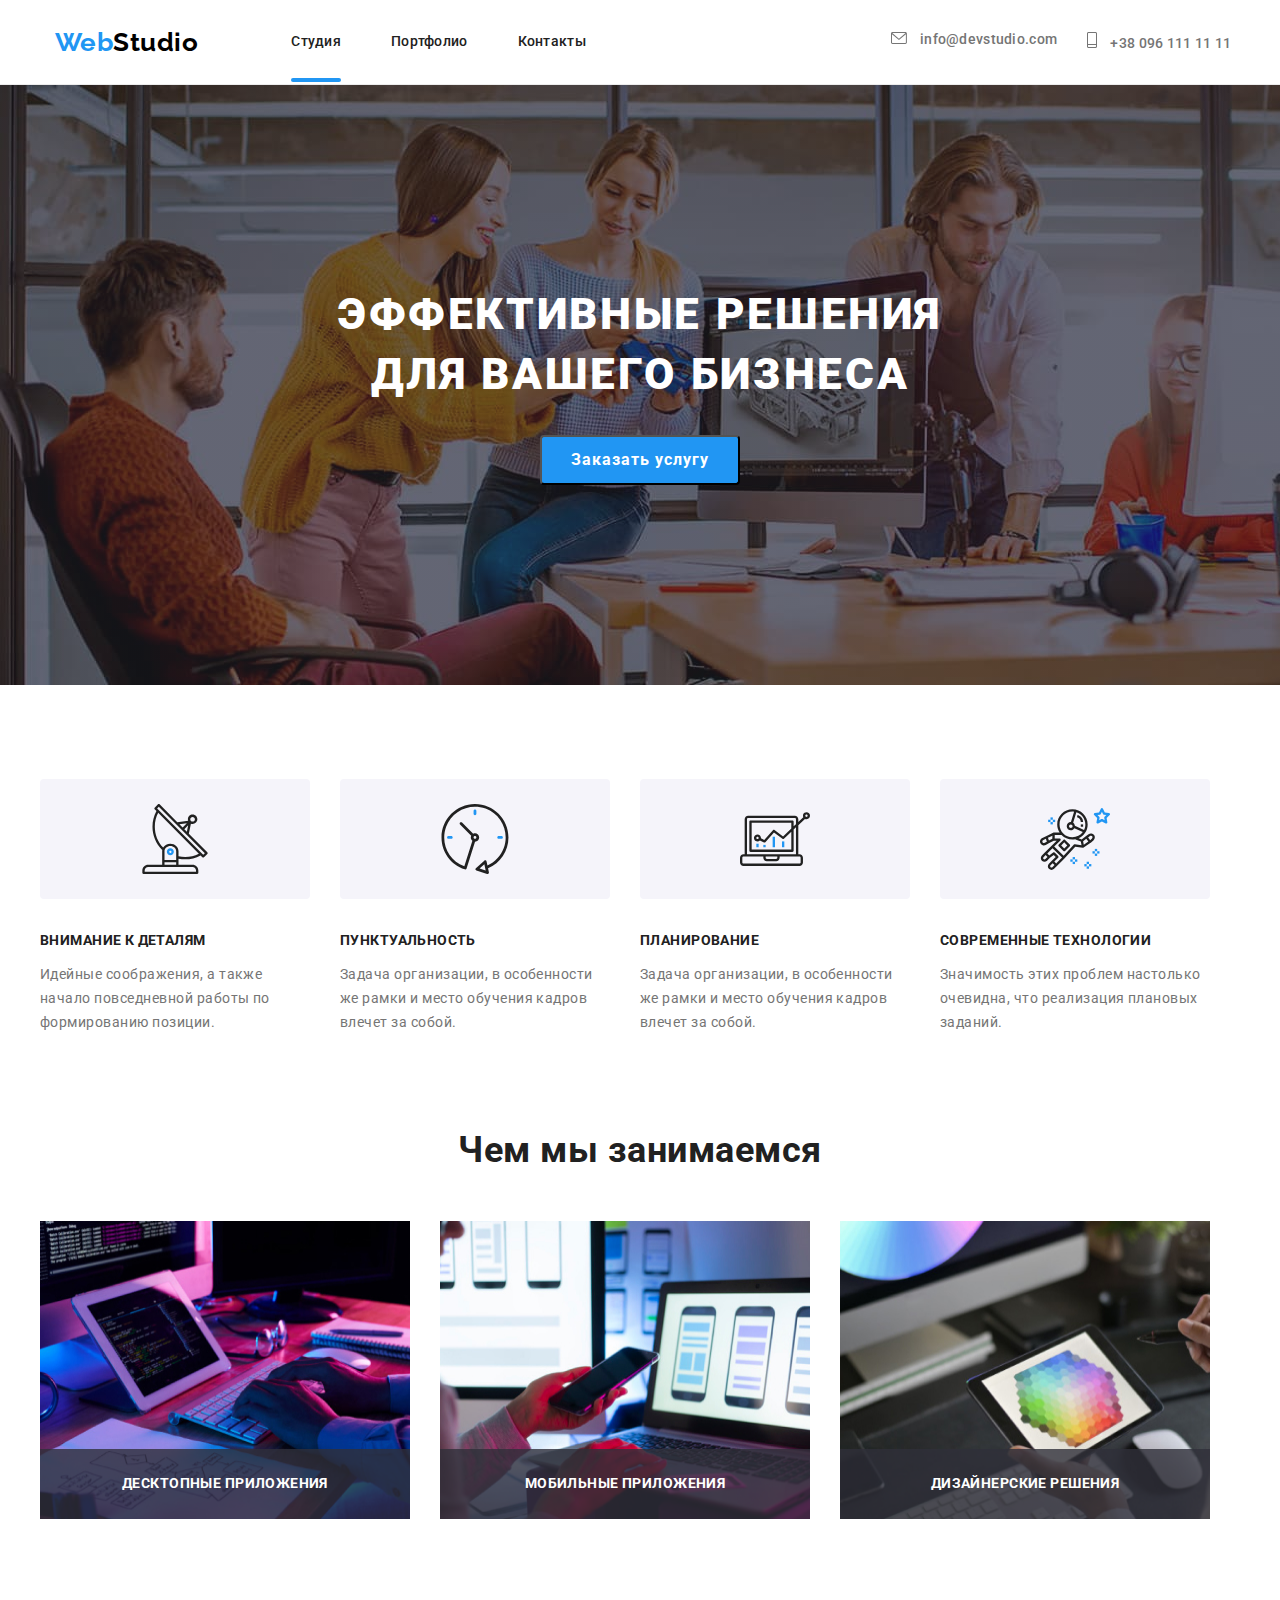
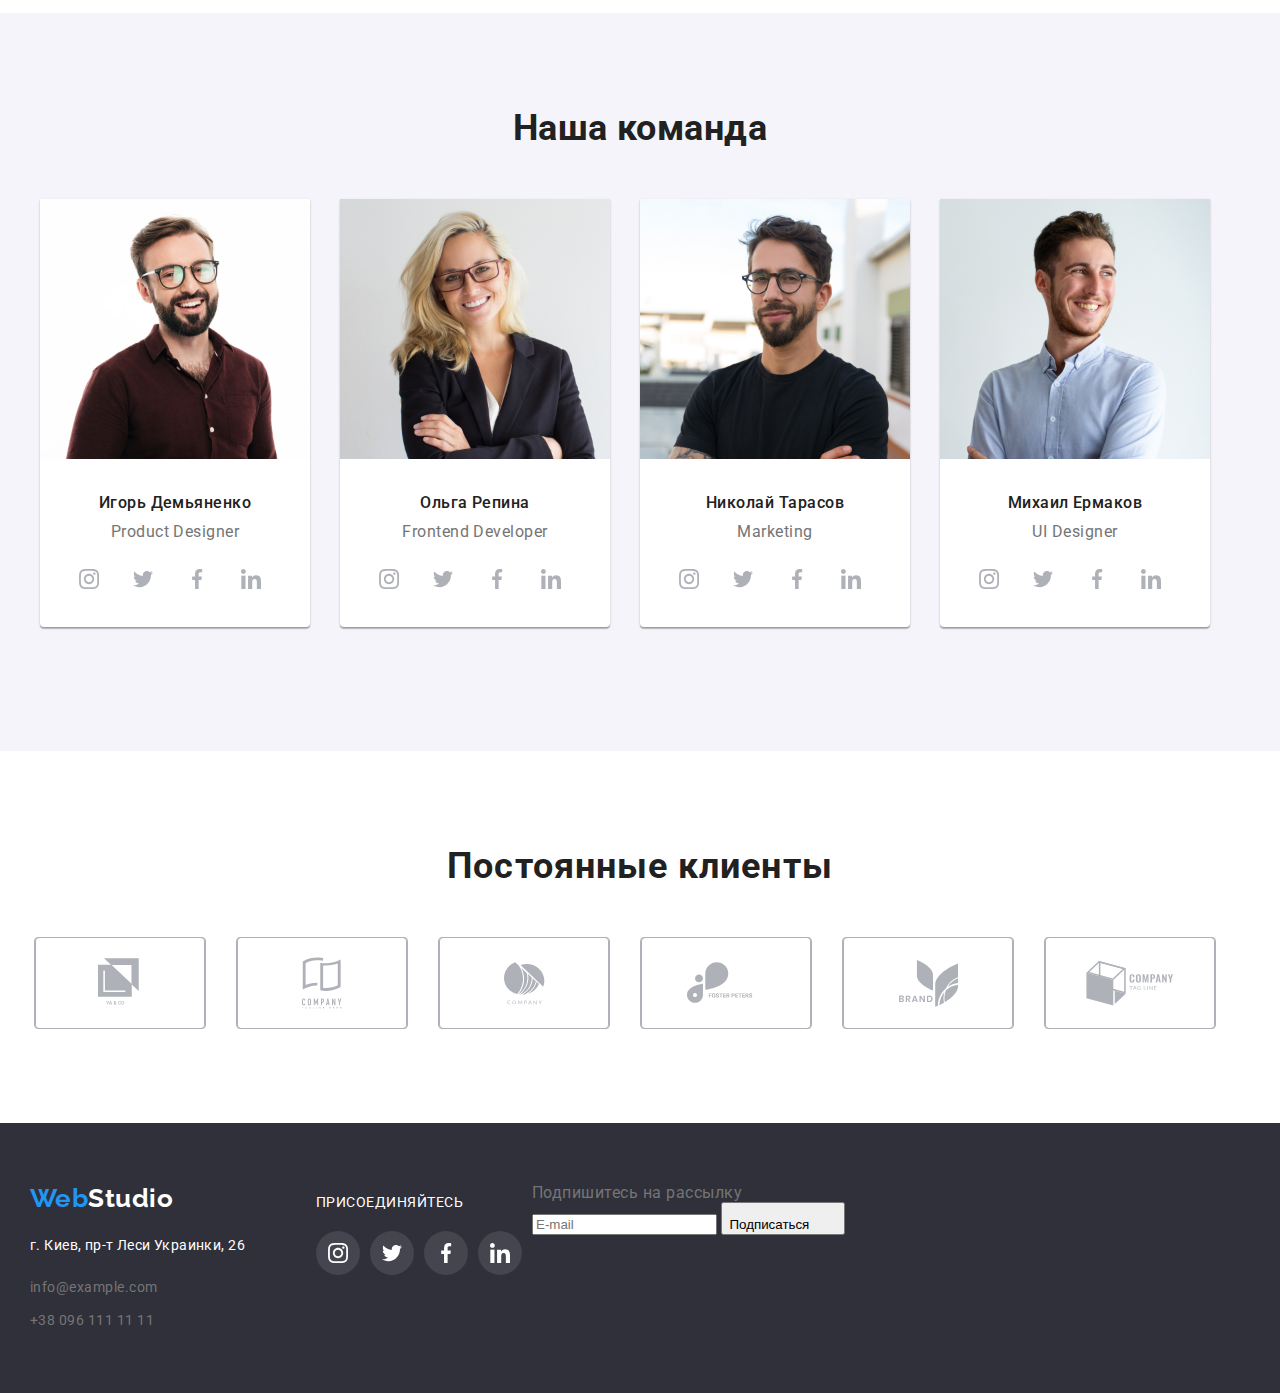
==== index.html @ 7b12c20b "Update index.html" ====
<!DOCTYPE html>
<html lang="ru">
    <head>
        <meta charset="UTF-8">
        <meta name="viewport" content="width=device-width, initial-scale=1.0">
        <title>Web Studio</title>
        <link href="https://fonts.googleapis.com/css2?family=Raleway:wght@700&family=Roboto:wght@400;500;700;900&display=swap" rel="stylesheet">
        <link rel="stylesheet" href="./css/styles.css" />
        <link rel="preconnect" href="https://fonts.gstatic.com">
    </head>
    <body class="body">
        <!-- main page-->
        <header class="header">
            <div class="container container-header">
                <a class="logo" href="src=/">Web<span class="logo-color">Studio</span></a> 
                <nav>
                    <ul class="link-buttons">
                        <li class="item"><a class="link link-underline" href="./">Студия</a> </li>
                        <li class="item"><a class="link" href="./portfolio.html">Портфолио</a></li>
                        <li class="item"><a class="link" href="#">Контакты</a></li>
                    </ul>                     
                </nav>
                <div class="header-contacts-container">
                    <ul class="link-buttons nav-link-contacts">
                        <li class="item"><a class="link link-contacts link-tel" href="mailto:info@devstudio.com">
                                <svg class="link-mail-logo-tel" width="16px" height="12px">
                                    <use href="./images/symbol-defs.svg#icon-mail"></use>
                                </svg> info@devstudio.com</a>
                
                        </li>
                        <li class="item"><a class="link link-contacts link-tel" href="tel:+38(096)1111111">
                                <svg class="link-mail-logo-tel" width="10px" height="16px">
                                    <use href="./images/symbol-defs.svg#icon-telephone"></use>
                                </svg> +38 096 111 11 11</a>
                        </li>
                    </ul>
                </div>
            </div>
        </header>
        <main>
                <!-- hero -->
            <section class=" hero-section overlay">   
                <div>        
                    <h1 class="main-hero">Эффективные решения для вашего бизнеса</h1>
                    <button class="button-blue button-main " data-modal-open>Заказать услугу</button>
                </div>      
            </section>
            <section class="section-our-benefits"> 
                <div class=" container-our-benefits container">
                    <h2 class="title-h2 hidden-header">Наши преимущества</h2>
                        <ul class="our-benefits">     
                            <li class="flex-element-benefits">
                               <div class="our-benefits-element">
                                    <svg class="benefits-icons" width="70" height="70">
                                        <use href="./images/symbol-defs.svg#icon-antenna"></use>
                                    </svg>
                                    <h3 class="heading">Внимание к деталям</h3>
                                    <p class="section-benefits-text">Идейные соображения, а также начало повседневной работы по формированию позиции.</p>
                               </div>
                            </li>
                            <li class="flex-element-benefits">
                                <div class="our-benefits-element">
                                    <svg class="benefits-icons" width="70" height="70">
                                        <use href="./images/symbol-defs.svg#icon-time" ></use>
                                    </svg>
                                    <h3 class="heading">Пунктуальность</h3>
                                    <p class="section-benefits-text">Задача организации, в особенности же рамки и место обучения кадров влечет за собой.</p>
                                </div>
                            </li>
                            <li class="flex-element-benefits">
                               <div class="our-benefits-element">
                                    <svg class="benefits-icons" width="70" height="70">
                                        <use href="./images/symbol-defs.svg#icon-computer" ></use>
                                    </svg>
                                    <h3 class="heading">Планирование</h3>
                                    <p class="section-benefits-text">Задача организации, в особенности же рамки и место обучения кадров влечет за собой.</p>
                               </div>
                            </li>
                            <li class="flex-element-benefits">
                                <div class="our-benefits-element">
                                    <svg class="benefits-icons" width="70" height="70">
                                        <use href="./images/symbol-defs.svg#icon-astronaut" ></use>
                                    </svg>
                                    <h3 class="heading">Современные технологии</h3>
                                    <p class="section-benefits-text">Значимость этих проблем настолько очевидна, что реализация плановых заданий.</p>
                                </div>
                            </li>
                        </ul>
                </div>
                </section>
            <section class="section-our-classes"> 
                <div class="container container-our-classes">
                    <h2>Чем мы занимаемся</h2>
                    <ul class="our-classes">
                        <li class="flex-element">
                            <img src="./images/coding_app.jpg" alt="coding_application" width="370">
                            <div class="our-classes-overlay">
                                <h3 class="our-classes-text">Десктопные приложения</h3>
                            </div>
                        </li>
                        <li class="flex-element">
                            <img src="./images/dev_app.jpg" alt="dev_application" width="370">
                            <div class="our-classes-overlay">
                                <h3 class="our-classes-text">Мобильные приложения</h3>
                            </div>
                        </li>
                        <li class="flex-element">
                            <img src="./images/test_app.jpg" alt="test_application" width="370" height=100%>
                            <div class="our-classes-overlay">
                                <h3 class="our-classes-text">Дизайнерские решения</h3>
                            </div>
                        </li> 
                    </ul>
                </div>
            </section>
            <section class="setcion-our-team">
                <div class="container">
                    <h2 class="our-team-title">Наша команда</h2>
                    <ul class="our-team">
                        <li class="flex-element"> 
                            <div class="team-member">
                                <img class="our-team-pics" src="./images/igor_demianenko.jpg" alt="igor_demianenko" width="260">
                                <h4 class="names">Игорь Демьяненко</h4>
                                <p class="section-our-team-text">Product Designer</p>
                                <div>
                                    <ul class="names-social-networks">
                                        <li class="names-icon">
                                            <a class="names-icon-link" href="">
                                                <svg  width="20" height="20">
                                                    <use href="./images/symbol-defs.svg#icon-instagram" ></use>
                                                </svg>
                                            </a>
                                        </li>
                                        <li class="names-icon">
                                            <a class="names-icon-link" href="">
                                                <svg width="20" height="20">
                                                    <use href="./images/symbol-defs.svg#icon-twitter" ></use>
                                                </svg>
                                            </a>
                                        </li>
                                        <li class="names-icon">
                                            <a class="names-icon-link" href="">
                                                <svg width="20" height="20">
                                                    <use href="./images/symbol-defs.svg#icon-facebook" ></use>
                                                </svg>
                                            </a>
                                        </li>
                                        <li class="names-icon">
                                            <a class="names-icon-link" href="">
                                                <svg width="20" height="20">
                                                    <use href="./images/symbol-defs.svg#icon-linkedin"></use>
                                                </svg>
                                            </a>
                                        </li>
                                    </ul>
                                </div>
                            </div>
                        </li>
                        <li class="flex-element">
                           <div class="team-member">
                                <img class="our-team-pics" src="./images/olga_repina.jpg" alt="olga_repina" width="260">
                                <h4 class="names">Ольга Репина</h4>
                                <p class="section-our-team-text">Frontend Developer</p>
                                <div>
                                    <ul class="names-social-networks">
                                        <li class="names-icon">
                                            <a class="names-icon-link" href="">
                                                <svg  width="20" height="20">
                                                    <use href="./images/symbol-defs.svg#icon-instagram"></use>
                                                </svg>
                                            </a>
                                        </li>
                                        <li class="names-icon">
                                            <a class="names-icon-link" href="">
                                                <svg  width="20" height="20">
                                                    <use href="./images/symbol-defs.svg#icon-twitter"></use>
                                                </svg>
                                            </a>
                                        </li>
                                        <li class="names-icon">
                                            <a class="names-icon-link" href="">
                                                <svg  width="20" height="20">
                                                    <use href="./images/symbol-defs.svg#icon-facebook"></use>
                                                </svg>
                                            </a>
                                        </li>
                                        <li class="names-icon">
                                            <a class="names-icon-link" href="">
                                                <svg  width="20" height="20">
                                                    <use href="./images/symbol-defs.svg#icon-linkedin" ></use>
                                                </svg>
                                            </a>
                                        </li>
                                    </ul>
                                </div>
                           </div>
                        </li>
                        <li class="flex-element">
                            <div class="team-member">
                                <img class="our-team-pics" src="./images/michail_ermakov.jpg" alt="michail_ermakov" width="260">
                                <h4 class="names">Николай Тарасов</h4>
                                <p class="section-our-team-text">Marketing</p>
                                <div>
                                    <ul class="names-social-networks">
                                        <li class="names-icon">
                                            <a class="names-icon-link" href="">
                                                <svg  width="20" height="20">
                                                    <use href="./images/symbol-defs.svg#icon-instagram" ></use>
                                                </svg>
                                            </a>
                                        </li>
                                        <li class="names-icon">
                                            <a class="names-icon-link" href="">
                                                <svg width="20" height="20">
                                                    <use href="./images/symbol-defs.svg#icon-twitter" ></use>
                                                </svg>
                                            </a>
                                        </li>
                                        <li class="names-icon">
                                            <a class="names-icon-link" href="">
                                                <svg width="20" height="20">
                                                    <use href="./images/symbol-defs.svg#icon-facebook" ></use>
                                                </svg>
                                            </a>
                                        </li>
                                        <li class="names-icon">
                                            <a class="names-icon-link" href="">
                                                <svg width="20" height="20">
                                                    <use href="./images/symbol-defs.svg#icon-linkedin" ></use>
                                                </svg>
                                            </a>
                                        </li>
                                    </ul>
                                </div>
                            </div>
                        </li>
                        <li class="flex-element">
                            <div class="team-member">
                                <img class="our-team-pics" src="./images/nikolai_tarasov.jpg" alt="nikolai_tarasov" width="260">
                                <h4 class="names">Михаил Ермаков</h4>
                                <p class="section-our-team-text">UI Designer</p>
                                <div>
                                    <ul class="names-social-networks">
                                        <li class="names-icon">
                                            <a class="names-icon-link" href="">
                                                <svg width="20" height="20">
                                                    <use href="./images/symbol-defs.svg#icon-instagram" ></use>
                                                </svg>
                                            </a>
                                        </li>
                                        <li class="names-icon">
                                            <a class="names-icon-link" href="">
                                                <svg width="20" height="20">
                                                    <use href="./images/symbol-defs.svg#icon-twitter" ></use>
                                                </svg>
                                            </a>
                                        </li>
                                        <li class="names-icon">
                                            <a class="names-icon-link" href="">
                                                <svg width="20" height="20">
                                                    <use href="./images/symbol-defs.svg#icon-facebook" ></use>
                                                </svg>
                                            </a>
                                        </li>
                                        <li class="names-icon">
                                            <a class="names-icon-link" href="">
                                                <svg width="20" height="20">
                                                    <use href="./images/symbol-defs.svg#icon-linkedin" ></use>
                                                </svg>
                                            </a>
                                        </li>
                                    </ul>
                                </div>
                            </div>
                        </li>
                    </ul>
                </div>
            </section>
            <section class="clients">
                <div>
                    <h2 class="clients-title">Постоянные клиенты</h2>
                    <ul class="clients-top">
                        <li class="clients-logo">
                            <a class="clients-logo-class" href=""> 
                                <svg  width="45" height="50">
                                    <use href="./images/symbol-defs.svg#icon-logo_1"></use>
                                </svg>
                            </a>
                        </li>
                        <li class="clients-logo">
                            <a class="clients-logo-class" href=""> 
                                <svg  width="40" height="52">
                                    <use href="./images/symbol-defs.svg#icon-logo_2"></use>
                                </svg>
                            </a>
                        </li>
                        <li class="clients-logo">
                            <a class="clients-logo-class" href=""> 
                                <svg  width="41" height="43">
                                    <use href="./images/symbol-defs.svg#icon-logo_3"></use>
                                </svg>
                            </a>
                        </li >
                        <li class="clients-logo">
                            <a class="clients-logo-class" href=""> 
                                <svg  width="78" height="42" >
                                    <use href="./images/symbol-defs.svg#icon-logo_4"></use>
                                </svg>
                            </a>
                        </li>
                        <li class="clients-logo">
                            <a class="clients-logo-class" href=""> 
                                <svg width="59" height="47">
                                    <use href="./images/symbol-defs.svg#icon-logo_5"></use>
                                </svg>
                            </a>
                        </li>
                        <li class="clients-logo">
                            <a class="clients-logo-class" href=""> 
                                <svg width="88" height="45" >
                                    <use href="./images/symbol-defs.svg#icon-logo_6"></use>
                                </svg>
                            </a>
                        </li>
                    </ul>
                </div>
            </section>
            
        </main>
    <footer>
        <section class="footer-section">
            <h1 class="hidden-header">Footer container</h1>
            <div class="container footer-container">
                <div class="footer-address-container">
                    <a class="logo logo-footer" href="src=/">Web<span class="logo-color-footer">Studio</span></a>
                    <address class="footer-adress">
                        г. Киев, пр-т Леси Украинки, 26
                    </address>
                    <ul class="contacts-footer">
                        <li><a class="footer-mail" href="mailto:info@example.com">info@example.com</a></li>
                        <li><a href="tel:+38(096)1111111">+38 096 111 11 11</a></li>
                    </ul>
                </div>
                <div class="footer-social-networks">
                    <span class="footer-social-networks-title">присоединяйтесь</span>
                    <ul class="footer-icons-list">
                        <li class="footer-icon">
                            <a class="footer-icon-link" href="">
                                <svg width="20" height="20">
                                    <use href="./images/symbol-defs.svg#icon-instagram"></use>
                                </svg>
                            </a>
                        </li>
                        <li class="footer-icon">
                            <a class="footer-icon-link" href="">
                                <svg width="20" height="20">
                                    <use href="./images/symbol-defs.svg#icon-twitter"></use>
                                </svg>
                            </a>
                        </li>
                        <li class="footer-icon">
                            <a class="footer-icon-link" href="">
                                <svg width="20" height="20">
                                    <use href="./images/symbol-defs.svg#icon-facebook"></use>
                                </svg>
                            </a>
                        </li>
                        <li class="footer-icon">
                            <a class="footer-icon-link" href="">
                                <svg width="20" height="20">
                                    <use href="./images/symbol-defs.svg#icon-linkedin"></use>
                                </svg>
                            </a>
                        </li>
                    </ul>
                </div>
                <div class="footer-subscribe">
                    <div>
                        <span class="footer-subscribe-text">Подпишитесь на рассылку</span>
                    </div>
                    <div class="footer-subscribe-container">
                        <label for="">
                            <input type="mail" name="Mail" placeholder="E-mail">
                        </label>
                        <button class="footer-subsribe-button">
                            Подписаться
                            <svg class="subscribe-svg" width="24" height="24">
                                <use href="./images/symbol-defs.svg#icon-icon-send"></use>
                            </svg>
                        </button>
                    </div>
                </div>
            </div>
        </section>
    </footer>
    <div class="backdrop is-hidden " data-modal>
        <div class="modal">
            <button class="modal-button-close " data-modal-close>
                <svg class="modal-button" width="18" height="18">
                    <use href="./images/symbol-defs.svg#icon-close-black">
                    </use>
                </svg>
            </button>
            <span class="form-heading">Оставьте свои данные, мы вам перезвоним</span>
            <form class="form" action="#" method="POST" enctype="multipart/form-data">
                <div>
                    <label for="">
                        Имя
                        <input type="text" name="Username" value="">
                    </label>
                </div>
                <div>
                    <label for="">
                        Телефон
                        <input type="tel" name="Tel">
                    </label>
                </div>
                <div>
                    <label for="">
                        Почта
                        <input type="mail" name="Mail">
                    </label>
                </div>
                <div>
                    <label for="">
                        Комментарии
                <textarea placeholder="Введите текст" name="Comments"></textarea>
                    </label>
                </div>
                <div class="checkbox-agreement">
                    <input type="checkbox" >Соглашаюсь с рассылкой и принимаю <a class="checkbox-agreement-link" href="">Условия договора</a>
                </div>
    <div class="form-button">
            <button class="form-button-submit">Отправить</button>
    </div>
            </form>
            
        </div>
    </div>
    <script src="./js/modal.js"></script>
</body>
</html>
---- css/styles.css ----
:root {
    --primary-text-color: #757575;
    --logo-text-color: #2196F3;
    --logo-color: #000000;
    --background-color: #FFFFFF;
    --background-hero: #2F303A;
    --h1-color: #FFFFFF;
    --button-color:#2196F3;
    --black:#212121;
    --footer-background-color: #2F303A;
    --footer-conntacts:color: rgba(255, 255, 255, 0.6);
    --solid: #ECECEC;
    --buttons-color: #F5F4FA;
    --grey:#AFB1B8;
    --timing: 250ms;
    --timing-function:cubic-bezier(0.4, 0, 0.2, 1);
    }

.container{
    width: 1200px;
    margin: 0 auto;
    padding: 0 15px;
    }

.container-header{
    align-items: baseline;
    }

.header{
    border-bottom: 1px solid var(--solid);
    }

.header > .container{
    display: flex;
    align-items: center ;
    }

.logo{
    margin-right: 93px;
    }

ul{
    margin: 0px;
    padding: 0px;
    }    

li{
    margin: 0px;
    padding: 0px;
    }
    
.link-buttons{
    display: flex;
    }

.link-buttons>.item:not(:last-child){
    margin-right: 50px;
    }

.nav-link-contacts>.item:not(:last-child){
    margin-right: 30px;
    }

.our-classes{
    position: relative;
     display: flex;
     margin-top: 0px;
     margin-bottom: 0px;
    }

.our-classes > .flex-elememt{
    display: flex;
    align-items: center ;
    width: 380px;
    margin-right: 30px;
    }

.section-our-classes{
    padding-bottom: 94px;
    }

.our-team-pics{
    width: 270px;
    }

.link{
    position: relative;
    display: block;
    padding-top:32px;
    padding-bottom:32px;
    font-weight: 600;
    font-size: 12px;
    line-height: 1.33;
    letter-spacing: 0.1em;
    color: var(--primary-text-color);
    }

.link::after {
    content: "";
    display: block;
    position: absolute;
    width: 100%;
    height: 4px;
    left: 0px;
    bottom: 0;
    opacity: 0;
    background: var(--button-color);
    border-radius: 2px;
    transition-property: opacity;
    transition: opacity var(--timing) var(--timing-function);
    }

.link:focus::after,
.link:hover::after{
   opacity: 1;
    }

.link-underline::after{
    content: "";
    display: block;
    position: absolute;
    width: 100%;
    height: 4px;
    left: 0px;
    bottom: 0;
    opacity: 1;
    background: var(--button-color);
    border-radius: 2px;
    }

.container>.types-of-works{
    display: flex;
    flex-wrap: wrap;
    }

.types-of-works>.flex-element{
    width: 370px;
    margin-right: 30px;
    margin-bottom: 30px;
    background: var(--h1-color);
    box-sizing: border-box;
    }

.portfolio-block{
    position: relative;
    width: 370px;
    height: 294px;
    overflow: hidden;
    }

.portfolio-block::before{
    position: absolute;
    content: "";
    width: 100%;
    height: 100%;
    background: rgba(33, 150, 243, 0.9);
    transform: translateY(100%);
    transition-property: transform;
    transition: transform 250ms  cubic-bezier(0.4, 0, 0.2, 1);
    }

.portfolio-link:focus .portfolio-block:before,
.portfolio-link:hover .portfolio-block:before  {
    transform: translateY(0%);
    }
    
.portfolio-block-text{
    position: absolute; 

    font-family: Roboto;
    font-style: normal;
    font-weight: normal;
    font-size: 18px;
    line-height: 1,56;
    letter-spacing: 0.03em;
    padding-left: 30px;
    padding-right: 30px;
    color: var(--h1-color);
    transform: translateY(0%);
    }
.portfolio-link:focus .portfolio-block-text,
.portfolio-link:hover .portfolio-block-text{
    position: absolute; 
    transform: translateY(-130%);
    transition-property: transform;
    transition: transform 250ms cubic-bezier(0.4, 0, 0.2, 1);
    }

.portfolio-link {
    width: 370px;
    height: 404px;
    border: 2px solid #EEEEEE;
    transition: box-shadow 250ms cubic-bezier(0.4, 0, 0.2, 1);
    }

.portfolio-link:focus,
.portfolio-link:hover{
    box-shadow: 0px 1px 1px rgba(0, 0, 0, 0.12), 0px 4px 4px rgba(0, 0, 0, 0.06), 1px 4px 6px rgba(0, 0, 0, 0.16);
    }

.types-of-works>.flex-element:nth-last-child(-n+3){
    margin-bottom: 0px;
    }

.types-of-works>.flex-element:nth-child(3n){
    margin-right: 0px;
    }

.types-of-works> .portfolio-heading{
    font-family: Roboto;
    font-style: normal;
    font-weight: bold;
    }

.flex-element > .portfolio-heading{
    font-family: Roboto;
    font-style: normal;
    font-weight: bold;
    font-size: 18px;
    line-height: 2;
    }

.nav-link-contacts:not(:last-child){
    margin-left: auto;
    margin-right: 15px;
    }

body{
    color:var(--primary-text-color);
    background-color: var(--background-color);
    font-family: Roboto, sans-serif;
    letter-spacing: 0.03em;
    margin: 0px;
    box-sizing: border-box;
    }
   
.logo{
    font-family: Raleway;
    font-weight: bold;
    font-size: 26px;
    line-height: 1.19;
    text-decoration: none;
    color:var(--logo-text-color);
    margin-left:15px;  
    }

.logo-color{
    color:var(--logo-color);
    font-size: 26px;
    line-height: 1.19;
    }

.logo-color-footer{
    color:var(--h1-color);
    font-size: 26px;
    line-height: 1.19;
    }

.link-contacts{
    font-weight: 500;
    font-size: 14px;
    line-height: 1.14;
    letter-spacing: 0.02em;
    color: var(--primary-text-color);
    }

.link-mail-logo{
    font-weight: 500;
    font-size: 14px;
    line-height: 1.14;
    letter-spacing: 0.02em;
    color: var(--primary-text-color);
    }

.link{
    font-family: Roboto;
    font-style: normal;
    font-weight: 500;
    font-size: 14px;
    line-height: 1.14;
    letter-spacing: 0.02em;
    color: var(--black);
    margin-top: 0;
    margin-bottom: 0;
    transition: color 250ms cubic-bezier(0.4, 0, 0.2, 1);
    }

.link-tel{
    letter-spacing: 0.02em;
    color:var(--primary-text-color);
    fill:currentColor
    }

.link-mail-logo{
    margin-right: 10px;
    fill: currentColor
    }

.link-mail-logo-tel{
     margin-right: 10px;   
    }

.link:focus,
.link:hover{
    color:var(--button-color);
    }

li{
    list-style-type: none; 
    }

h1{
    font-weight: 900;
    font-size: 44px;
    line-height: 1.36;
    text-align: center;
    letter-spacing: 0.06em;
    text-transform: uppercase;
    color: var(--h1-color);
    margin-top: 0;
    margin-bottom: 0;
    }

h2{
    font-weight: bold;
    font-size: 36px;
    line-height: 1.17;
    text-align: center;
    color: var(--black);
    margin-top: 0;
    margin-bottom: 50px;
    }

h3{
    text-transform: uppercase;
    font-weight: bold;
    font-size: 14px;
    line-height: 1.14;
    letter-spacing: 0.06em;
    color:var(--black);
    margin:0px;
    }

h4{
    font-weight: 500;
    font-size: 16px;
    line-height: 1.19;
    color:var(--black);
    }

.names{
    margin-top: 30px;
    margin-bottom: 10px;
    text-align: center;
    }

.our-team-title{
    margin-bottom: 50px;
    }

.setcion-our-team{
    padding-top: 94px;
    padding-bottom: 94px;
    background: var(--buttons-color);
    }

.our-classes>.flex-element:not(:last-child){
    margin-top: 0;
    margin-bottom: 0;
    margin-right: 30px;  
    display: flex;
    }

.our-team{
    margin-top: 0;
    margin-bottom: 30px;  
    display: flex;
    }

.our-team:not(:last-child){
    margin-right: 30px;
    }

.button-standart{
    font-family: Roboto;
    font-style: normal;
    font-weight: 500;
    font-size: 16px;
    line-height: 1.62;
    margin-right: 8px;
    margin-top: 0px;
    border: none;
    background-color:var(--buttons-color);
    border-radius: 4px;
    padding-top: 6px;
    padding-bottom:6px ;
    padding-left: 22px;
    padding-right: 22px;
    transition: background-color 250ms cubic-bezier(0.4, 0, 0.2, 1), color 250ms cubic-bezier(0.4, 0, 0.2, 1) ;
    }

.button-standart:focus,
.button-standart:hover{
    background-color: var(--logo-text-color);
    color:var(--h1-color);
    cursor: pointer;
    box-shadow: 0px 3px 1px rgba(0, 0, 0, 0.1), 0px 1px 2px rgba(0, 0, 0, 0.08), 0px 2px 2px rgba(0, 0, 0, 0.12);
    }

.buttons{
    margin-top: 0px;
    }

.link-buttons{
    margin-top: 0;
    margin-bottom: 0;  
    }

.container>.buttons{
    display: flex;

    width: 611px;
    
    margin-bottom: 34px; 
    margin-left: auto;
    margin-right: auto;
    cursor: pointer;
    justify-content: space-between;
    border-radius:4px;
    }
 
.types-of-works{
    margin-top: 0;
    margin-bottom: 0;  
    }

 .portfolio-heading{
    text-transform: none;
    font-family: Roboto;
    font-style: normal;
    font-weight: bold;
    font-size: 18px;
    line-height: 2;
    }

.portfolio-text{
    font-family: Roboto;
    font-style: normal;
    font-weight: normal;
    font-size: 16px;
    line-height: 1.87;
    padding-top: 4px;
    margin: 0;
    }

.section-our-benefits{
    display: block;
    
    padding-bottom: 94px;
    padding-top: 94px;
    }

.container-our-benefits{
    display: block;
    }

.our-benefits{
    display: flex;
    }

.section-benefits-text{

    width: 270px;

    font-size: 14px;
    line-height: 1.71;
    margin-bottom: 0px;
    }

.our-benefits-element{
    display: block;
    
    width: 270px;
    
    margin-right: 30px;
    }

.benefits-icons{
    width: 70px;
    height: 70px;
    
    background-color:var(--buttons-color);
    border-radius: 4px;
    margin-bottom: 30px;
    padding: 25px 100px 25px 100px;
    }

.heading{
    font-family: Roboto;
    font-style: normal;
    font-weight: bold;
    font-size: 14px;
    line-height: 1.14;
    letter-spacing: 0.03em;
    color:var(--black);
    width: 270px;
    margin-right: 0px;
    padding-right: 0px;
    }

.flex-element-benefits:not(:last-child){
    padding: 0px;
    }

.our-benefits-element:hover,
.our-benefits-element:focus{
    display: block;
    fill:var(--button-color);
    }

.our-team{
    display: flex;
    }

.our-team>.flex-element:not(:last-child){
    margin-right: 30px;
    }

.title-h2{
    color: var(--background-color);
    }

.button-blue{
    font-family: inherit;
    background:var(--button-color);
    font-weight: bold;
    letter-spacing: 0.06em;
    font-size: 16px;
    line-height: 1.87;
    color:var(--h1-color);
    cursor: pointer;
    margin-top: 30px;
    margin-bottom: 200px;
    margin-left: auto;
    margin-right: auto;  
    transition-property: color;
    transition: color 250ms cubic-bezier(0.4, 0, 0.2, 1);
    }

.main-hero{
    width: 696px;

    padding-top: 200px;
    margin-left: auto;
    margin-right: auto;
    }

.button-blue:focus,
.button-blue:hover{
    color: var(--logo-color);
    }

.section-our-team-text{
    font-size: 16px;
    line-height: 1.19;    
    color: var(--primary-text-color);
    margin-top: 10px;
    margin-bottom: 0px;
    text-align: center;
    }

footer{
    background-color: var(--footer-background-color);
    }

address{
    display: block;

    color: var(--h1-color);
    font-size: 14px;
    line-height: 1.71;
    font-style: normal;
    margin-left: 15px;
    }

.names:focus{
    width: 44px;
    height: 44px;
    
    border-radius: 50%;
    color:var(--background-color);
    fill:var(--background-color);
    background-color: var(--logo-text-color);
    color:black;
    }

a{
    display: block;
    
    color: var(--footer-conntacts);
    font-size: 14px;
    line-height: 1.71;
    text-decoration: none;
    }

.button-main{

    width: 200px;
    height: 50px;

    border-radius: 4px;
    background-color:var(--button-color);
    color: var(--background-color);
    font-family: Roboto;
    font-style: normal;
    font-weight: bold;
    font-size: 16px;
    line-height: 1.87;
    cursor: pointer;
    margin-left: auto;
    margin-right: auto;   
    }

.hidden-header{        
    position: absolute;

    visibility: hidden;
    clip: rect(0 0 0 0);
    width: 1px;
    height: 1px;
    margin: -1px;
    color:var(--background-color);
    margin: 0px;
    padding: 0px;
    }

.logo-footer{
    display: inline-block;

    margin-left: 15px;
    margin-right: 0;
    margin-bottom: 20px;
    }

.contacts-footer{
    padding-left: 15px;
    margin: 0;
    }

.footer-mail{
    display: inline-block;

    margin-top: 9px;
    margin-bottom: 9px;
    }

.contacts-footer{
    display: inline-block;
    }

.description{
    padding-top: 20px;
    padding-bottom: 20px;
    padding-left: 24px;
    padding-right: 24px;
    }

.categories-section{
    padding-top: 94px;
    padding-bottom: 94px;
    }

.our-classes > .flex-elememt{
    position: relative;
    
    width: 380px;
    
    display: flex;
    align-items: center;
    margin-right: 30px;
    }

.our-classes-overlay{
    position: absolute;

    width: 370px;
    height: 70px;

    bottom: 0;
    text-align: center;
    background: rgba(47, 48, 58, 0.8);
    }

.our-classes-text{
    font-weight: bold;
    font-size: 14px;
    line-height: 1.14;
    text-align: center;
    letter-spacing: 0.03em;
    text-transform: uppercase;
    color:var(--h1-color);
    margin-top: 27px;
    }

.hero-section{
    height: 600px;

    background-color: var(--background-hero); 
    text-align: center;
    max-width: 1600px;
    margin-left: auto;
    margin-right: auto;
    }

.overlay{
background-image:linear-gradient(
        to right,
        rgba(47, 48, 58, 0.4),
        rgba(47, 48, 58, 0.4)
    ),
    url("../images/img_hero.jpg");
    }

.clients{
    margin-top: 94px;
    margin-bottom: 94px;
    }

.clients-top{
    display: flex;

    margin-left: auto;
    margin-right: auto;
    padding: 0px;
    justify-content:center;
    list-style: none;
    }

.clients-title{
    font-weight: bold;
    font-size: 36px;
    line-height: 1.17;
    text-align: center;
    margin-bottom: 50px;
    letter-spacing: 0.03em;
    color:var(--black);
    }

.clients-logo{
    display: flex;

    width: 170px;
    height: 90px;

    justify-content: center;
    align-items: center;
    text-align: center;
    margin: 0px;
    margin-right: 30px;
    padding: 0px;
    border: 1px solid var(--grey);
    border-radius: 4px;
    }

.clients-logo-class{
    display: flex;

    width: 170px;
    height: 90px;

    justify-content: center;
    align-items: center;
    text-align: center;
    margin: 0px;
    border-radius: 4px;
    fill:var(--grey);
    border:1px solid var(--grey);
    transition-property: fill;
    transition: fill 250ms cubic-bezier(0.4, 0, 0.2, 1), fill 250ms cubic-bezier(0.4, 0, 0.2, 1);
    }

.clients-logo-class:focus,
.clients-logo-class:hover{
    fill: var(--logo-text-color);
    border: 1px solid var(--logo-text-color);
    border-radius: 4px;
    }

.names-social-networks{
    display: flex;
    
    justify-content: center;
    align-items: center;
    margin: 0;;
    padding: 0;
    margin-top: 16px;
    }

.names-icon-link{
    display: block;
    
    width: 20px;
    height: 20px;
    
    margin: 0;
    padding: 12px;
    border-radius: 50%;
    fill: var(--grey);
    background-color: var(--h1-color);
    transition-property: background-color;
    transition: background-color 250ms cubic-bezier(0.4, 0, 0.2, 1), fill 250ms cubic-bezier(0.4, 0, 0.2, 1);
    }

.names-icon-link:focus,
.names-icon-link:hover{
    border-radius: 50%;
    fill:var(--h1-color);
    background-color: var(--logo-text-color);
    color: var(--logo-text-color);
    border:var(--logo-text-color);
    }

.names-icon{
    height: 44px;
    margin-right: 10px;
    }

.names-icon:hover{
    width: 44px;
    height: 44px;
    
    border-radius: 50%;
    fill:var(--h1-color);
    background-color: var(--logo-text-color);
    color: var(--logo-text-color);
    }

.footer-section{
    display: flex;
    }

.footer-container{
    display: flex;

    padding-top: 60px;
    padding-right: 70px;
    padding-bottom: 60px;
    }

.footer-address-container{
    width: 231px;
    
    margin-right: 70px;
    }

.footer-adress{
    font-family: Roboto;
    font-style: normal;
    font-weight: normal;
    font-size: 14px;
    line-height: 1.71;
    letter-spacing: 0.03em;
    padding-bottom: 9px;
    }

.footer-social-networks{
    font-size: 14px;
    line-height: 1.14;
    text-transform: uppercase;
    color:var(--h1-color);
    padding-top: 12px;
    }
    
 :focus {
    outline-style: none;
    outline-width: 0px !important;
    outline-color: none !important;
    }

.footer-icon{
    width: 44px;
    height: 44px;

    margin-right: 10px;
    }

.header-contacts-container{
    margin-left: 305px;
    }

.team-member{
    width: 270px;
    height: 428px;
    
    border-radius: 0 0 4px 4px ;
    box-shadow: 0px 1px 3px rgba(0, 0, 0, 0.12), 0px 1px 1px rgba(0, 0, 0, 0.14), 0px 2px 1px rgba(0, 0, 0, 0.2);
    background:var(--background-color);
    }

.team-member:hover{
    box-shadow: 2px 1px 3px rgba(0, 0, 0, 0.12), 0px 1px 1px rgba(0, 0, 0, 0.14), 0px 2px 1px rgba(0, 0, 0, 0.2);
    }

.footer-icons-list{
    display: flex;
    
    margin: 0;
    padding: 0px;
    padding-top: 20px;
    
    list-style: none;   
    }

.footer-icon-link{
    display: block;

    width: 44px;
    height: 44px;
    
    padding: 12px;
    text-align: center;
    justify-content: center;
    align-items: center;
    fill:var(--h1-color);
    border-radius: 50%;
    background-size: 20px;
    background-position: center;
    background-color:rgba(255, 255, 255, 0.1);;
    box-sizing: border-box;
    transition-property: background-color;
    transition: background-color 250ms cubic-bezier(0.4, 0, 0.2, 1);
    }

.footer-icon-link:focus,
.footer-icon-link:hover{
    background-color:var(--logo-text-color);
    }


.link-buttons:hover{
    color: var(--button-color);
    }

.backdrop{
    position: fixed;

    width:100%;
    height: 100%;

    top: 0;
    left: 0;
    background-color: rgba(0, 0, 0, 0.5);
    opacity: 1;
    transition-property: opacity;
    transition: opacity 250ms cubic-bezier(0.4, 0, 0.2, 1);
    }

.backdrop.is-hidden{
    opacity: 0;
    pointer-events:none;
    }

.backdrop.is-hidden .modal{
    transform: opacity 0.3;
    }

.modal{
    position: relative;

    width: 528px;
    height: 581px;

    top: 50%;
    left: 50%;
    background-color: var(--h1-color);
    transform: translate(-50%, -50%);
    }

.modal-button-close{
    position: absolute;

    width: 30px;
    height: 30px;

    border-radius: 50%;
    padding: 0%;
    padding-top: 3px;
    top: 8px;
    right: 8px;
    border: 1px solid rgba(0, 0, 0, 0.1);
    background-color: var(--h1-color);
    transition-property: background-color;
    transition: background-color 250ms cubic-bezier(0.4, 0, 0.2, 1);
}

    .modal-button-close:hover{
       background-color:rgba(0, 0, 0, 0.06); 
    }
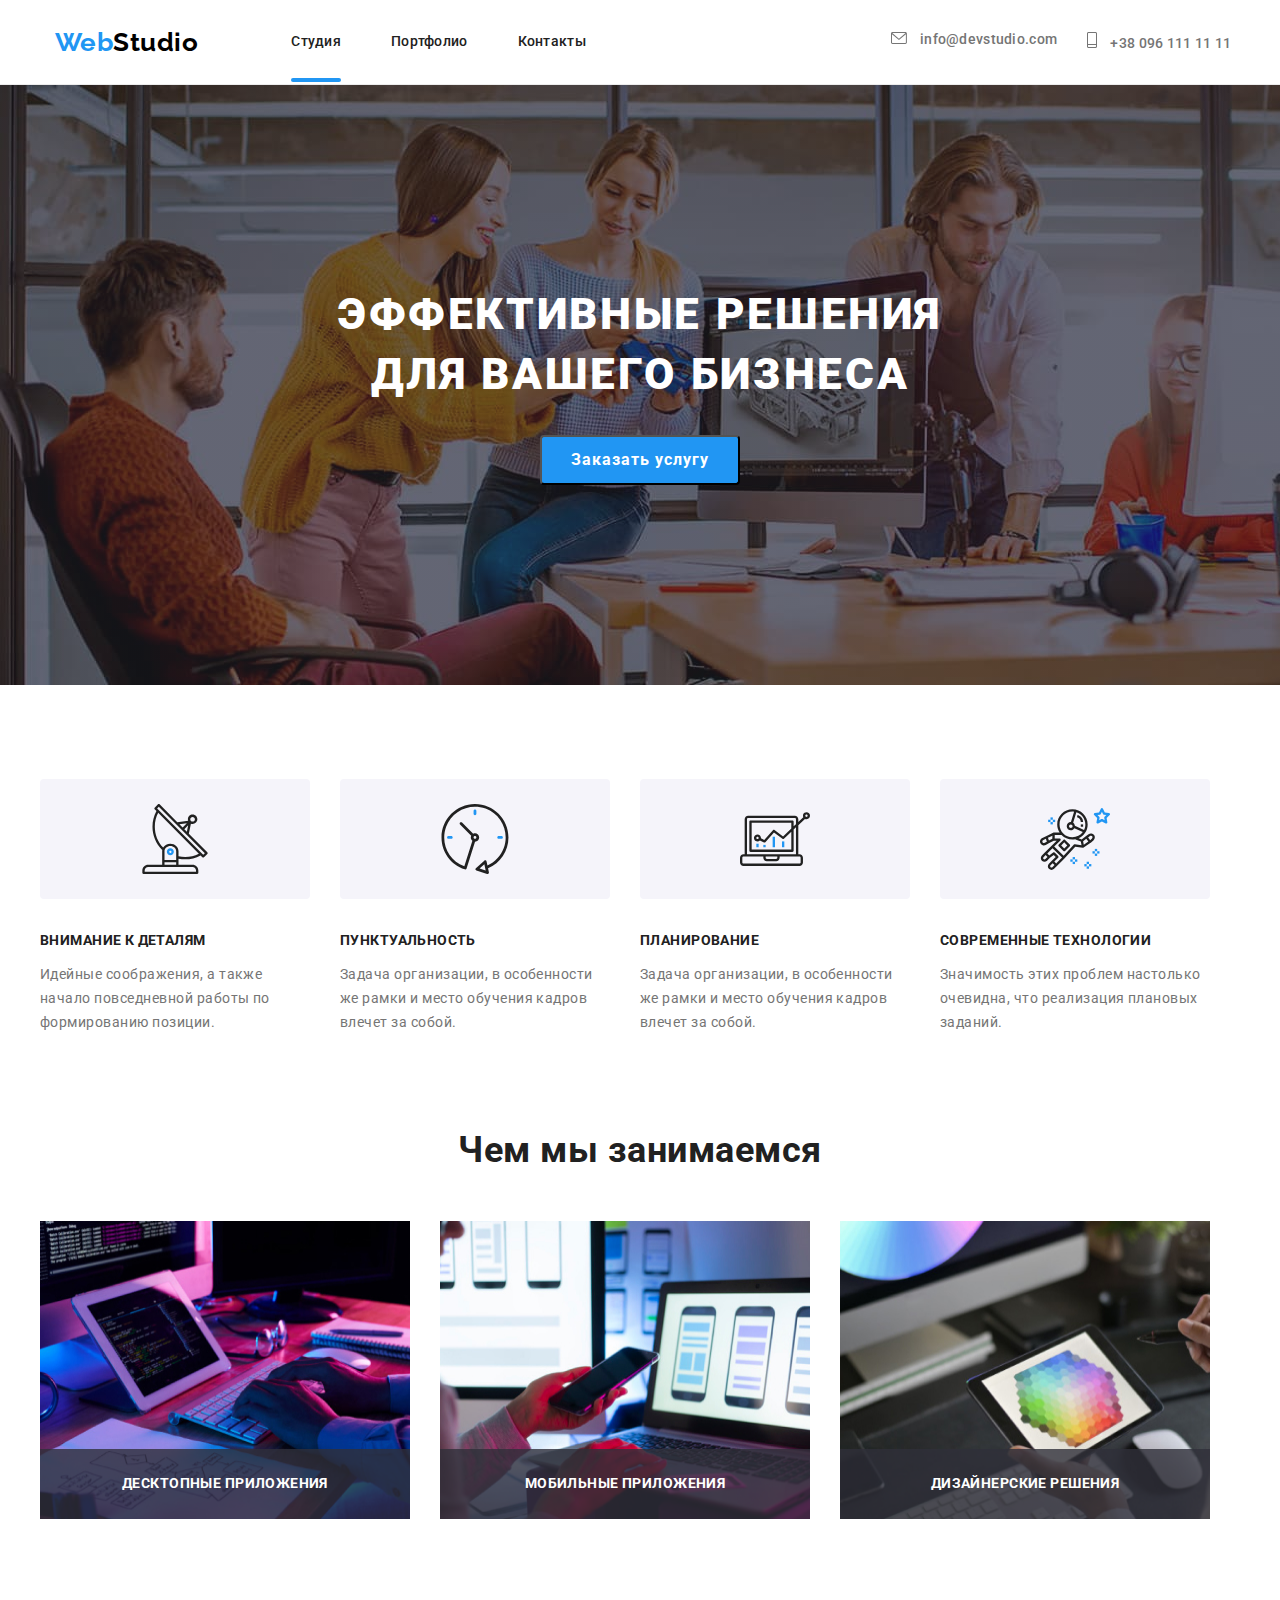
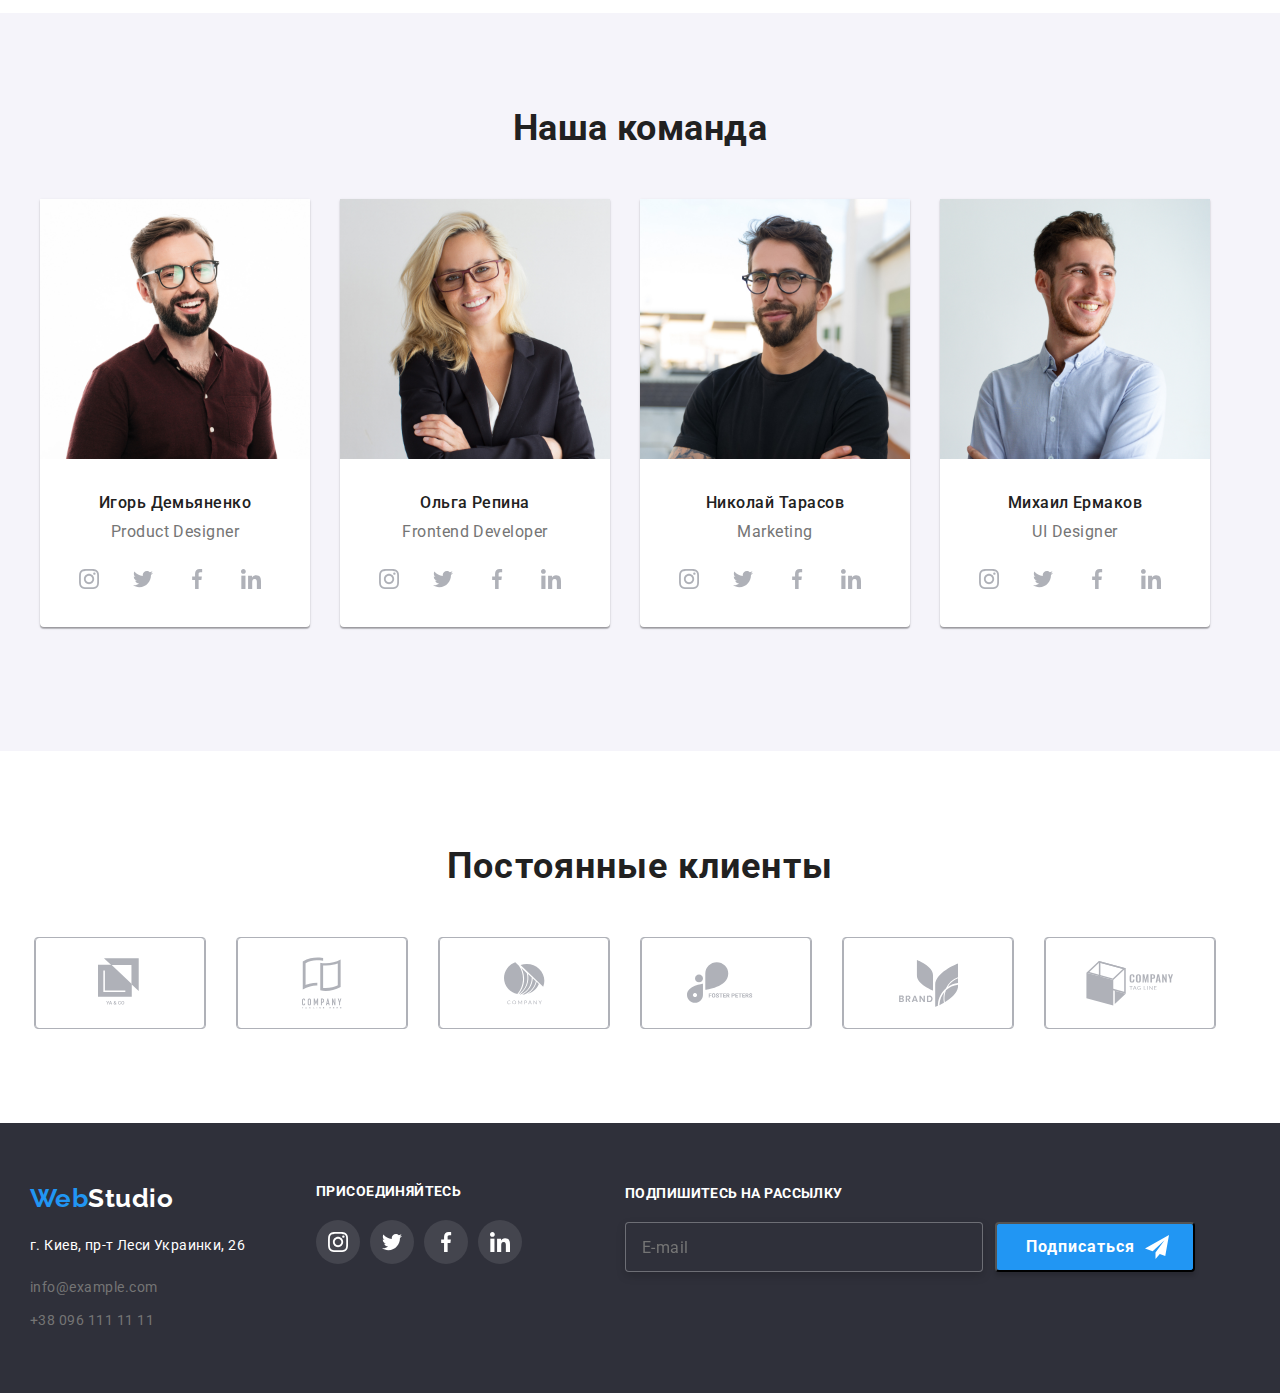
==== commit be3da228: "1" ====
--- a/index.html
+++ b/index.html
@@ -380,7 +380,7 @@
                     </div>
                     <div class="footer-subscribe-container">
                         <label for="">
-                            <input type="mail" name="Mail" placeholder="E-mail">
+                            <input class="footer-subscribe-input" type="mail" name="Mail" placeholder="E-mail">
                         </label>
                         <button class="footer-subsribe-button">
                             Подписаться
--- a/css/styles.css
+++ b/css/styles.css
@@ -868,7 +868,7 @@
     line-height: 1.14;
     text-transform: uppercase;
     color:var(--h1-color);
-    padding-top: 12px;
+
     }
     
  :focus {
@@ -993,6 +993,159 @@
     transition: background-color 250ms cubic-bezier(0.4, 0, 0.2, 1);
 }
 
-    .modal-button-close:hover{
-       background-color:rgba(0, 0, 0, 0.06); 
-    }+.modal-button-close:hover{
+    fill: #2196F3;
+    }
+
+.form-heading{
+    position: absolute;
+    font-family: Roboto;
+    font-style: normal;
+    font-weight: bold;
+    font-size: 20px;
+    line-height: 23px;
+    text-align: center;
+    letter-spacing: 0.03em;
+    color: #212121;
+    margin-top: 40px;
+    margin-right: 40px;
+    margin-left: 40px;
+    }
+
+.form{
+    position: absolute;
+    margin-right: 40px;
+    margin-left: 40px;
+    margin-top: 75px;
+    width: 448px;
+    height: 342px;
+    }
+.checkbox-agreement{
+    font-family: Roboto;
+    font-style: normal;
+    font-weight: normal;
+    font-size: 14px;
+    line-height: 1.71;
+    letter-spacing: 0.03em;
+    color: #757575;
+    }
+
+.checkbox-agreement-link{
+    font-family: Roboto;
+    font-style: normal;
+    font-weight: normal;
+    font-size: 14px;
+    line-height: 1.71;
+    letter-spacing: 0.03em;
+    text-decoration-line: underline;
+    color: #2196F3;
+    }
+
+.form-button-submit{
+
+     width: 200px;
+    height: 50px;
+    left: 700px;
+    top: 712px;
+    background: #2196F3;
+    box-shadow: 0px 4px 4px rgba(0, 0, 0, 0.15);
+    border-radius: 4px;
+    font-family: Roboto;
+    font-style: normal;
+    font-weight: bold;
+    font-size: 16px;
+    line-height: 1,87;
+
+    text-align: center;
+    letter-spacing: 0.06em;
+    color: var(--h1-color);
+    border: none;
+    margin-left: 124px;
+    top:40px;
+   } 
+
+.footer-subscribe{
+    margin-left: 93px;
+
+}
+
+
+.footer-subscribe-text{
+    font-family: Roboto;
+    font-style: normal;
+    font-weight: bold;
+    font-size: 14px;
+    line-height: 16px;
+    letter-spacing: 0.03em;
+    text-transform: uppercase;
+    color:var(--h1-color);
+
+   }
+
+.footer-subsribe-button{
+    padding-left: 29px;
+    font-family: Roboto;
+    font-style: normal;
+    font-weight: bold;
+    font-size: 16px;
+    line-height: 1.87;
+    display: flex;
+    align-items: center;
+    text-align: center;
+    letter-spacing: 0.06em;
+    color: #FFFFFF;
+    width: 200px;
+    height: 50px;
+    left: 1185px;
+    top: 1736px;
+    background: #2196F3;
+    box-shadow: 0px 4px 4px rgba(0, 0, 0, 0.15);
+    border-radius: 4px;
+    margin-left: 12px;
+    }
+.subscribe-svg{
+    padding-left: 10px;
+}
+
+.footer-subscribe-container{
+    display: flex;
+    margin-top: 20px;
+}
+
+.footer-subscribe-input{
+    width: 358px;
+height: 50px;
+left: 815px;
+top: 2785px;
+
+border: 1px solid rgba(255, 255, 255, 0.3);
+box-sizing: border-box;
+filter: drop-shadow(0px 4px 4px rgba(0, 0, 0, 0.15));
+border-radius: 4px;
+background: #2F303A;
+padding-left: 16px;
+font-family: Roboto;
+font-style: normal;
+font-weight: normal;
+font-size: 16px;
+line-height: 20px;
+/* identical to box height, or 125% */
+
+display: flex;
+align-items: center;
+letter-spacing: 0.03em;
+
+color: rgba(255, 255, 255, 0.6);
+}
+
+.footer-social-networks-title{
+    font-family: Roboto;
+font-style: normal;
+font-weight: bold;
+font-size: 14px;
+line-height: 16px;
+letter-spacing: 0.03em;
+text-transform: uppercase;
+
+color: var(--h1-color);
+}
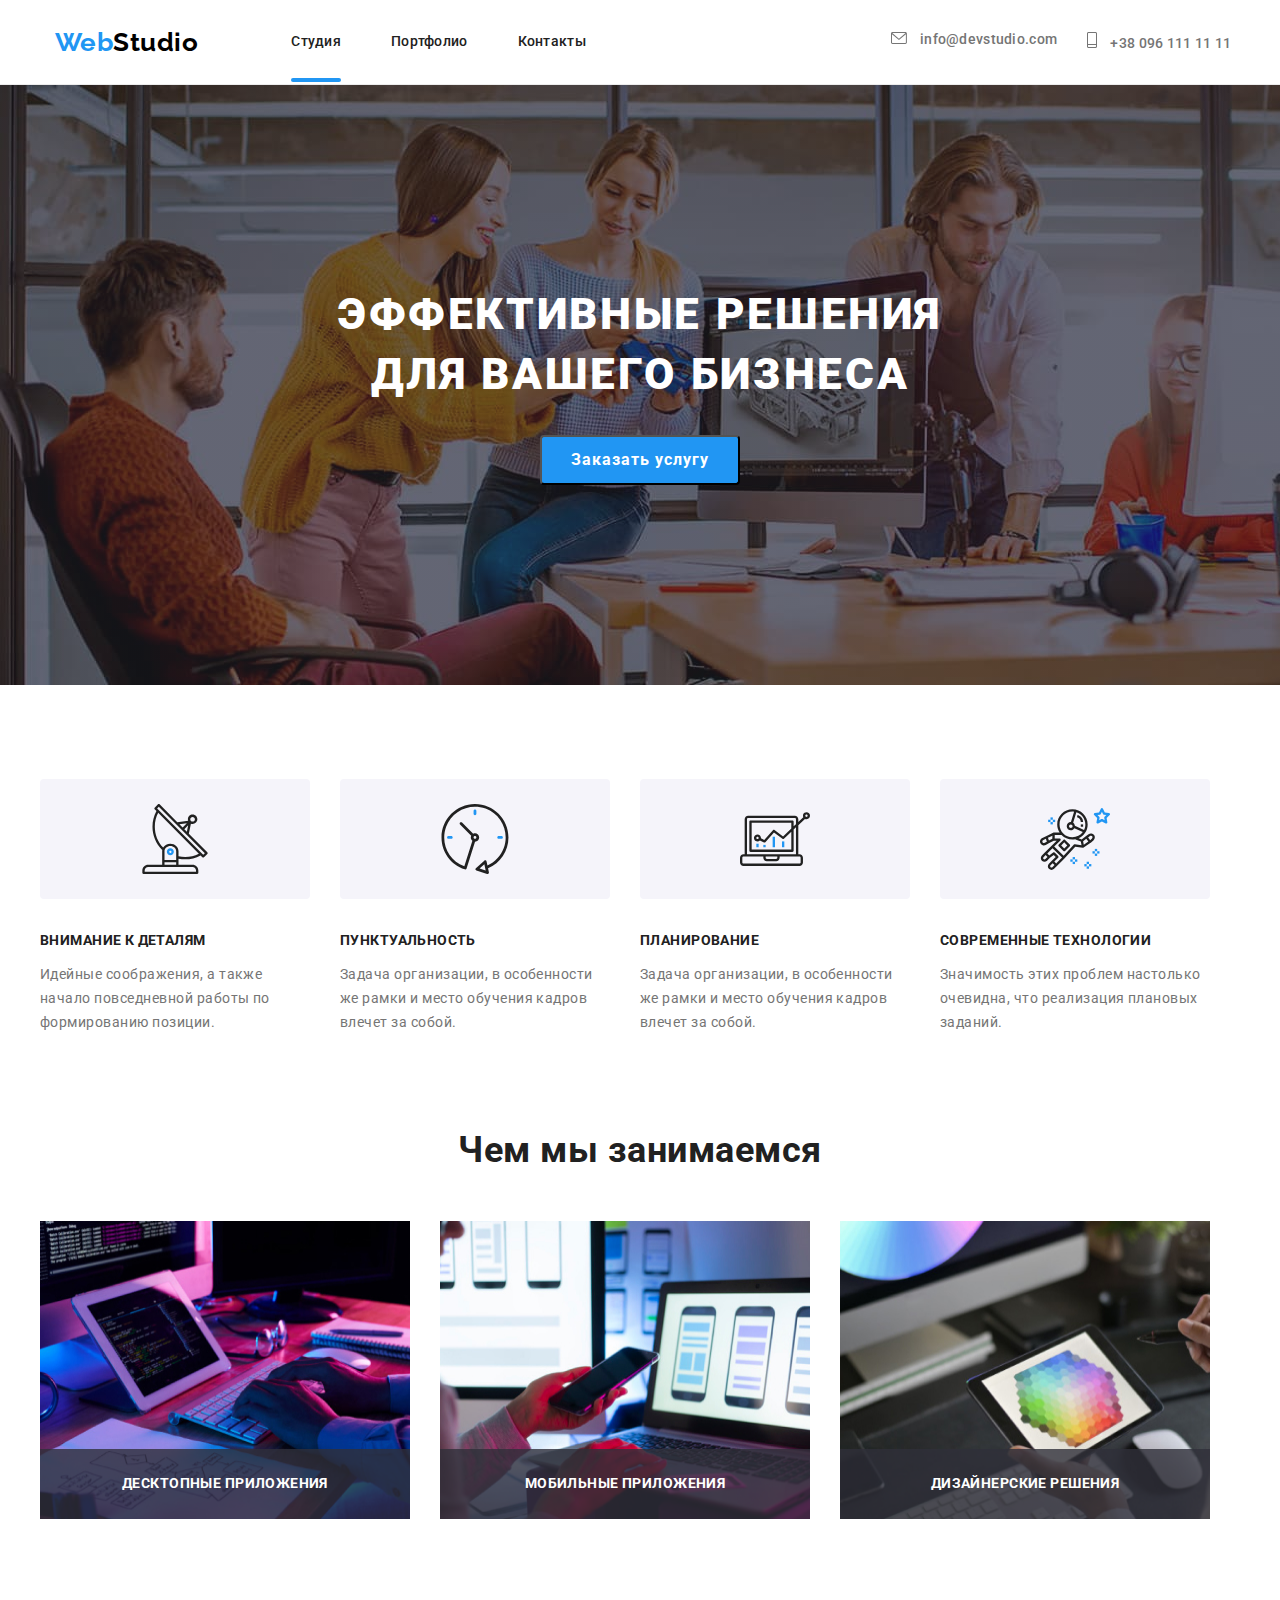
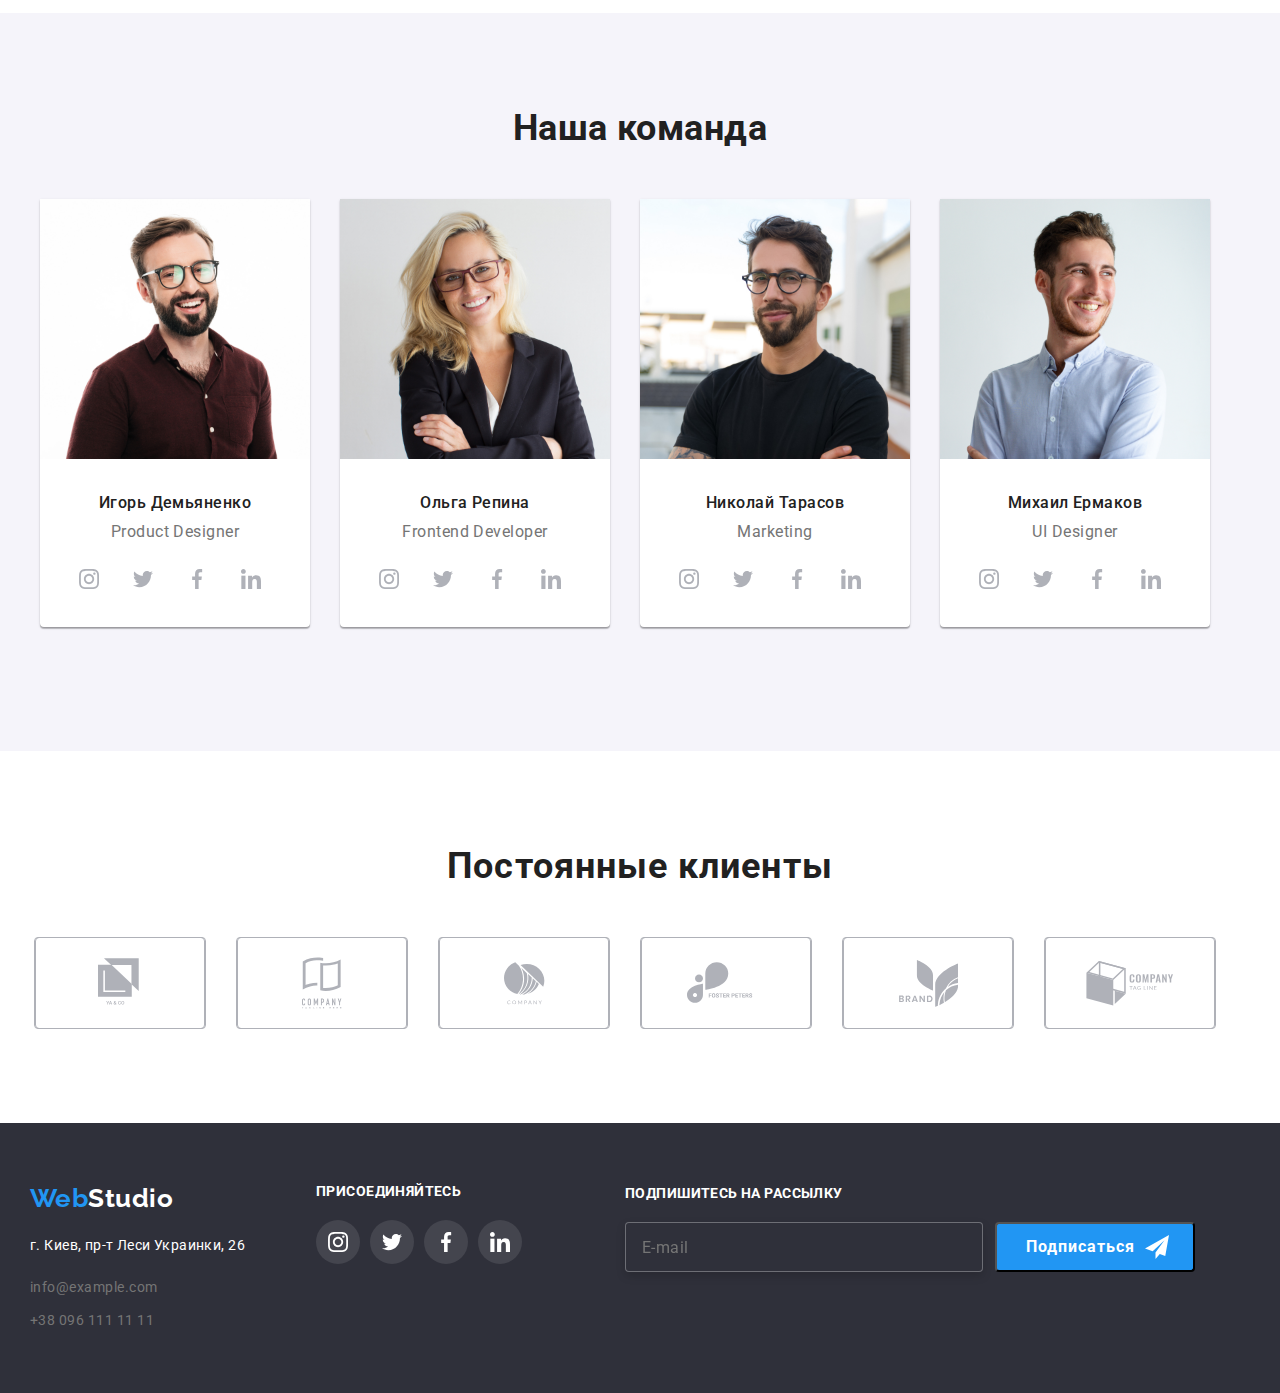
==== commit f98c00ed: "2" ====
--- a/index.html
+++ b/index.html
@@ -395,40 +395,61 @@
     </footer>
     <div class="backdrop is-hidden " data-modal>
         <div class="modal">
-            <button class="modal-button-close " data-modal-close>
+            <button class="modal-button-close" data-modal-close>
                 <svg class="modal-button" width="18" height="18">
                     <use href="./images/symbol-defs.svg#icon-close-black">
                     </use>
                 </svg>
             </button>
             <span class="form-heading">Оставьте свои данные, мы вам перезвоним</span>
-            <form class="form" action="#" method="POST" enctype="multipart/form-data">
-                <div>
+            <form class="form" action="#" enctype="multipart/form-data">
+                <div class="form-container">
                     <label for="">
-                        Имя
-                        <input type="text" name="Username" value="">
+                        <span class="form-text">Имя</span>
+                        <input class="input"  type="text" name="Username" value="">
+                        <span class="icon">
+                            <svg width="18" height="18">
+                                <use href="./images/symbol-defs.svg#icon-person-black-18dp-1"></use>
+                            </svg>
+                        </span>
                     </label>
                 </div>
-                <div>
+                <div class="form-container">
                     <label for="">
-                        Телефон
-                        <input type="tel" name="Tel">
+                        <span class="form-text">Телефон</span>
+                        <input class="input" type="tel" name="Tel">
+                        <span class="icon">
+                            <svg width="18" height="18">
+                                <use href="./images/symbol-defs.svg#icon-phone-black-18dp-1"></use>
+                            </svg>
+                        </span>
                     </label>
                 </div>
-                <div>
+                <div class="form-container">
                     <label for="">
-                        Почта
-                        <input type="mail" name="Mail">
+                        <span class="form-text">Почта</span>
+                        <input class="input" type="mail" name="Mail">
+                        <span class="icon">
+                            <svg width="18" height="18">
+                                <use href="./images/symbol-defs.svg#icon-email-black-18dp-1"></use>
+                            </svg>
+                        </span>
                     </label>
                 </div>
-                <div>
-                    <label for="">
-                        Комментарии
-                <textarea placeholder="Введите текст" name="Comments"></textarea>
+                <div >
+                    <label for="comment">
+                        <span class="form-text">Комментарии</span> 
+                        <textarea class="form-placeholder" placeholder="Введите текст" id="comment" name="Comments"></textarea>
                     </label>
                 </div>
-                <div class="checkbox-agreement">
-                    <input type="checkbox" >Соглашаюсь с рассылкой и принимаю <a class="checkbox-agreement-link" href="">Условия договора</a>
+                <div class="checkbox-container">
+                         
+                        <label class="checkbox-agreement" for="checkbox">Соглашаюсь с рассылкой и принимаю
+                            <input type="checkbox" class="checkbox" value="checkbox" id="checkbox">
+                            <span class="checkbox-icon"> </span>
+                        </label>
+                        
+                        <a class="checkbox-agreement-link" href="">Условия договора</a>
                 </div>
     <div class="form-button">
             <button class="form-button-submit">Отправить</button>
--- a/css/styles.css
+++ b/css/styles.css
@@ -842,9 +842,9 @@
 .footer-container{
     display: flex;
 
-    padding-top: 60px;
-    padding-right: 70px;
-    padding-bottom: 60px;
+    margin-top: 60px;
+    margin-right: 70px;
+    margin-bottom: 60px;
     }
 
 .footer-address-container{
@@ -868,6 +868,7 @@
     line-height: 1.14;
     text-transform: uppercase;
     color:var(--h1-color);
+    margin-right: 93px;
 
     }
     
@@ -968,7 +969,7 @@
     position: relative;
 
     width: 528px;
-    height: 581px;
+    min-height: 581px;
 
     top: 50%;
     left: 50%;
@@ -987,10 +988,11 @@
     padding-top: 3px;
     top: 8px;
     right: 8px;
+    fill: #000000;
     border: 1px solid rgba(0, 0, 0, 0.1);
     background-color: var(--h1-color);
-    transition-property: background-color;
-    transition: background-color 250ms cubic-bezier(0.4, 0, 0.2, 1);
+    transition-property: fill;
+    transition: fill 250ms cubic-bezier(0.4, 0, 0.2, 1);
 }
 
 .modal-button-close:hover{
@@ -1007,20 +1009,19 @@
     text-align: center;
     letter-spacing: 0.03em;
     color: #212121;
-    margin-top: 40px;
-    margin-right: 40px;
-    margin-left: 40px;
+    padding-top: 40px;
+    padding-left: 40px;
     }
 
 .form{
     position: absolute;
-    margin-right: 40px;
-    margin-left: 40px;
-    margin-top: 75px;
+    padding-left: 40px;
+    padding-top: 75px;
     width: 448px;
     height: 342px;
     }
-.checkbox-agreement{
+.checkbox-agreement {
+    display: inline-block; 
     font-family: Roboto;
     font-style: normal;
     font-weight: normal;
@@ -1028,6 +1029,8 @@
     line-height: 1.71;
     letter-spacing: 0.03em;
     color: #757575;
+    padding-left: 36.38px;
+    padding-bottom: 30px;
     }
 
 .checkbox-agreement-link{
@@ -1048,26 +1051,29 @@
     left: 700px;
     top: 712px;
     background: #2196F3;
-    box-shadow: 0px 4px 4px rgba(0, 0, 0, 0.15);
+
     border-radius: 4px;
     font-family: Roboto;
     font-style: normal;
     font-weight: bold;
     font-size: 16px;
     line-height: 1,87;
-
+    box-shadow:none;
     text-align: center;
     letter-spacing: 0.06em;
     color: var(--h1-color);
     border: none;
     margin-left: 124px;
     top:40px;
+    transition-property: box-shadow;
+    transition: box-shadow 250ms cubic-bezier(0.4, 0, 0.2, 1);
    } 
 
-.footer-subscribe{
-    margin-left: 93px;
-
-}
+.form-button-submit:hover,
+.form-button-submit:focus{
+    box-shadow: 0px 1px 3px rgba(0, 0, 0, 0.12), 0px 1px 1px rgba(0, 0, 0, 0.14), 0px 2px 1px rgba(0, 0, 0, 0.2);
+    }
+
 
 
 .footer-subscribe-text{
@@ -1079,7 +1085,6 @@
     letter-spacing: 0.03em;
     text-transform: uppercase;
     color:var(--h1-color);
-
    }
 
 .footer-subsribe-button{
@@ -1099,53 +1104,190 @@
     left: 1185px;
     top: 1736px;
     background: #2196F3;
-    box-shadow: 0px 4px 4px rgba(0, 0, 0, 0.15);
+    
     border-radius: 4px;
     margin-left: 12px;
     }
+
+.footer-subsribe-button:hover,
+.footer-subsribe-button:focus{
+    box-shadow: 0px 4px 4px rgba(0, 0, 0, 0.15);
+    }
+
 .subscribe-svg{
     padding-left: 10px;
-}
+    }
 
 .footer-subscribe-container{
     display: flex;
     margin-top: 20px;
-}
+    }
 
 .footer-subscribe-input{
     width: 358px;
-height: 50px;
-left: 815px;
-top: 2785px;
-
-border: 1px solid rgba(255, 255, 255, 0.3);
-box-sizing: border-box;
-filter: drop-shadow(0px 4px 4px rgba(0, 0, 0, 0.15));
-border-radius: 4px;
-background: #2F303A;
-padding-left: 16px;
-font-family: Roboto;
-font-style: normal;
-font-weight: normal;
-font-size: 16px;
-line-height: 20px;
-/* identical to box height, or 125% */
-
-display: flex;
-align-items: center;
-letter-spacing: 0.03em;
-
-color: rgba(255, 255, 255, 0.6);
+    height: 50px;
+    left: 815px;
+    top: 2785px;
+
+    border: 1px solid rgba(255, 255, 255, 0.3);
+    box-sizing: border-box;
+    filter: drop-shadow(0px 4px 4px rgba(0, 0, 0, 0.15));
+    border-radius: 4px;
+    background: #2F303A;
+    padding-left: 16px;
+    font-family: Roboto;
+    font-style: normal;
+    font-weight: normal;
+    font-size: 16px;
+    line-height: 1,25;
+    display: flex;
+    align-items: center;
+    letter-spacing: 0.03em;
+    color: rgba(255, 255, 255, 0.6);
+    }
+
+.footer-social-networks-title{
+    font-family: Roboto;
+    font-style: normal;
+    font-weight: bold;
+    font-size: 14px;
+    line-height: 16px;
+    letter-spacing: 0.03em;
+    text-transform: uppercase;
+    color: var(--h1-color);
+    }
+
+.input {
+    position: block;
+    width: 448px;
+    height: 40px;
+    left: 576px;
+    top: 314px;
+    border: 1px solid rgba(33, 33, 33, 0.2);
+    box-sizing: border-box;
+    border-radius: 4px;
+    margin-bottom: 10px;
+    margin-top: 4px;
+    padding: 0px;
+    padding-left: 42px;
+    border: 1px solid rgba(33, 33, 33, 0.2);
+    transition-property: border;
+    transition: border 250ms; cubic-bezier(0.4, 0, 0.2, 1);
+    }
+
+.input:focus,
+.input:hover {
+    border: 1px solid #2196F3;
+    }
+
+.form-text{
+    font-family: Roboto;
+    font-style: normal;
+    font-weight: normal;
+    font-size: 12px;
+    line-height: 1,2;
+    letter-spacing: 0.01em;
+    color: #757575;
+    }
+
+textarea{
+    resize: none;   
+    width: 448px;
+    height: 120px;
+     border: 1px solid rgba(33, 33, 33, 0.2);
+    box-sizing: border-box;
+    border-radius: 4px;
+    padding: 12px;
+
 }
 
-.footer-social-networks-title{
-    font-family: Roboto;
-font-style: normal;
-font-weight: bold;
-font-size: 14px;
-line-height: 16px;
-letter-spacing: 0.03em;
-text-transform: uppercase;
-
-color: var(--h1-color);
-}
+.form-placeholder{
+
+    font-family: Roboto;
+    font-style: normal;
+    font-weight: normal;
+    font-size: 12px;
+    line-height: 14px;
+    letter-spacing: 0.01em;
+    margin-top: 4px;
+    margin-bottom: 20px;
+    border: 1px solid rgba(33, 33, 33, 0.2);
+    color: rgba(117, 117, 117, 0.5);
+    transition-property: border;
+    transition: border 250ms cubic-bezier(0.4, 0, 0.2, 1);
+    }
+
+.form-placeholder:hover{
+    border: 1px solid #2196F3;
+    color: rgba(117, 117, 117, 0.5);
+    }
+ 
+.checkbox-agreement-link{
+    display: inline-block;
+    }
+
+.checkbox-agreement{
+
+
+    }
+
+.form-button{
+    padding-bottom: 40px;
+    }
+
+.form-container{
+    position: relative;
+    height: 58px;
+    padding-bottom: 10px;
+    }
+
+.icon{
+    display: inline-block;
+    top: 32px;
+    left: 11px;
+    position: absolute;
+    fill: #212121;
+    transition: fill;
+    transition: fill 250ms cubic-bezier(0.4, 0, 0.2, 1);
+    }
+
+.input:focus ~ .icon,
+.input:hover ~ .icon{
+    fill: #2196F3;
+    }
+
+.checkbox{
+    -webkit-appearance: none;
+       -moz-appearance: none;
+            appearance: none;
+    }
+
+.checkbox-container{
+    position: relative;
+    }
+
+.checkbox-icon{
+    position: absolute;
+    top: 0%;
+    left: 0%;
+    display: inline-block;
+    width: 16px;
+    height: 15px;
+    border: 2px solid #212121;
+    border-radius: 2px;
+    transition-property: border;
+    transition: border 250ms cubic-bezier(0.4, 0, 0.2, 1);
+    }
+
+.checkbox-agreement:hover > .checkbox-icon{
+    border: 2px solid #2196F3;
+    }
+
+.checkbox:checked + .checkbox-icon {
+    background-color: #2196F3;
+    background-image: url('../images/icon-check.svg');
+    background-size: contain;
+    background-position: center;
+    border: 2px solid #2196F3;
+    background-origin: content-box;
+    }
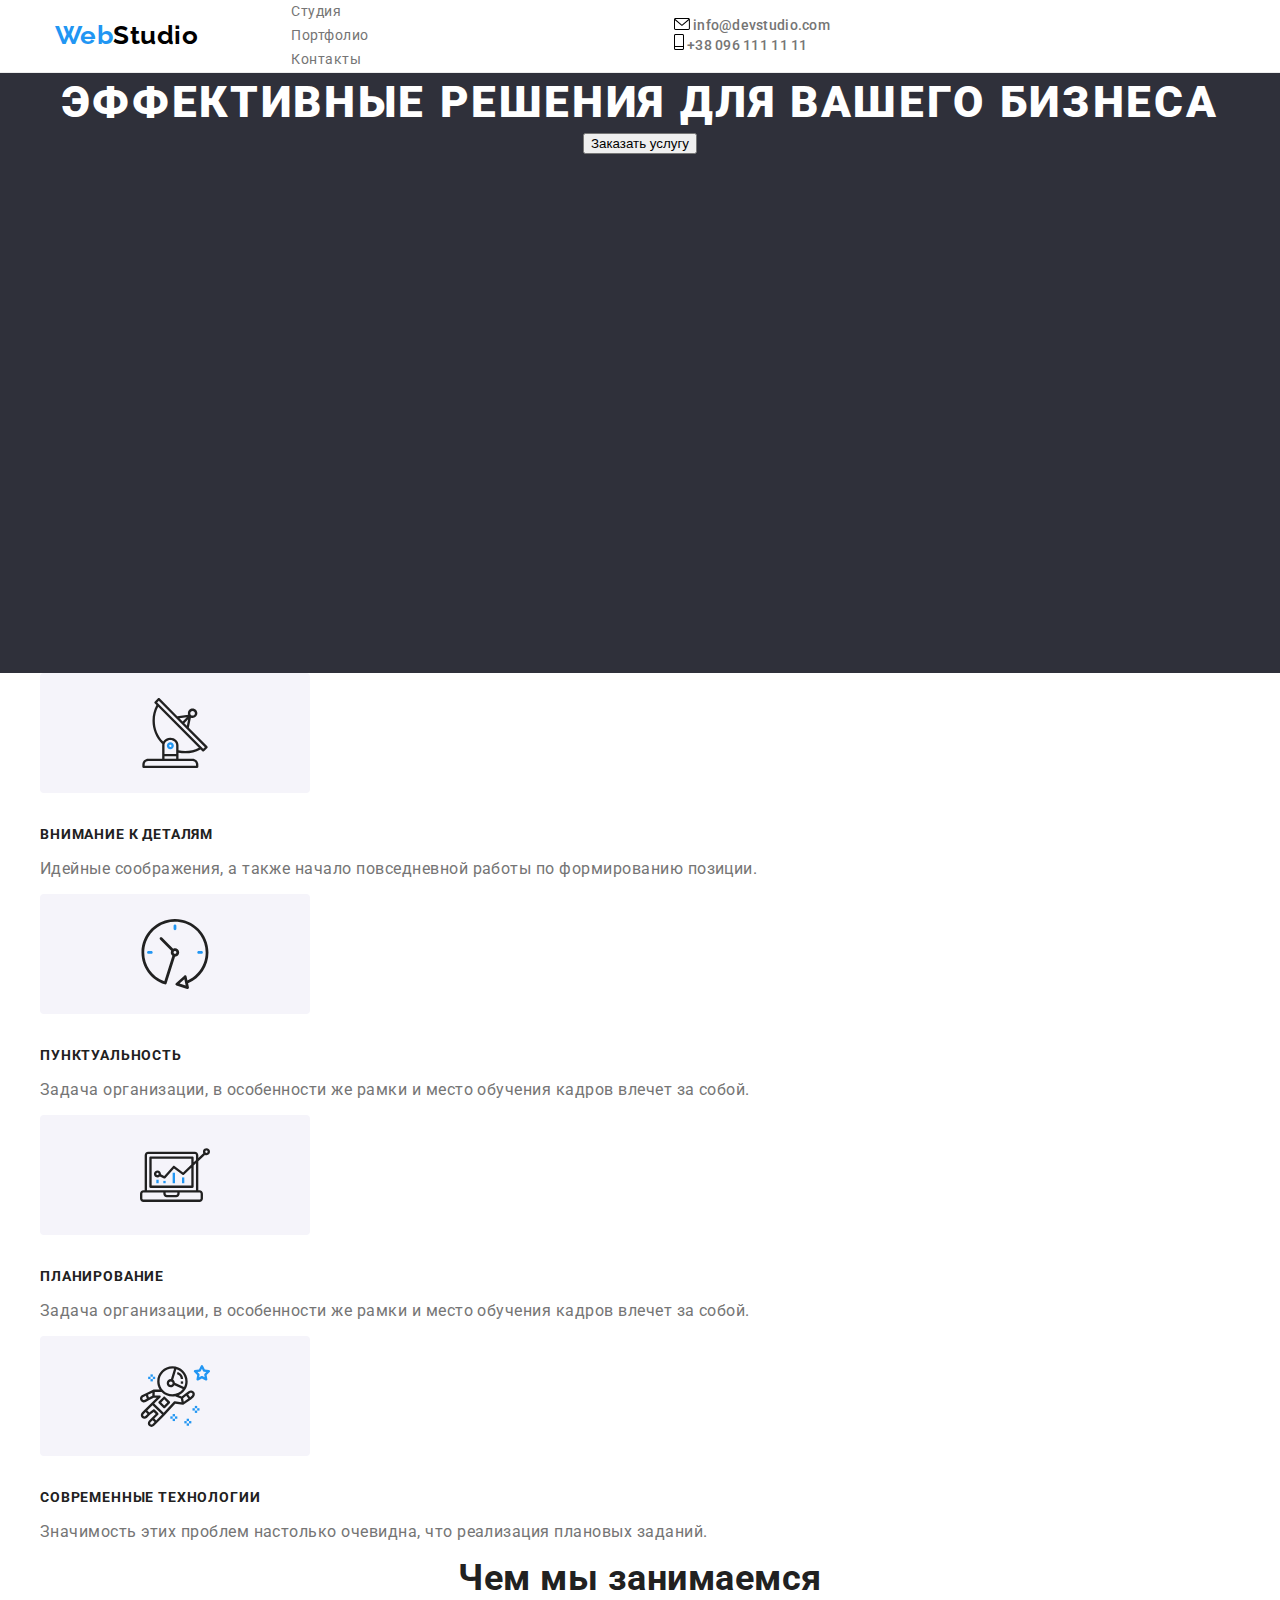
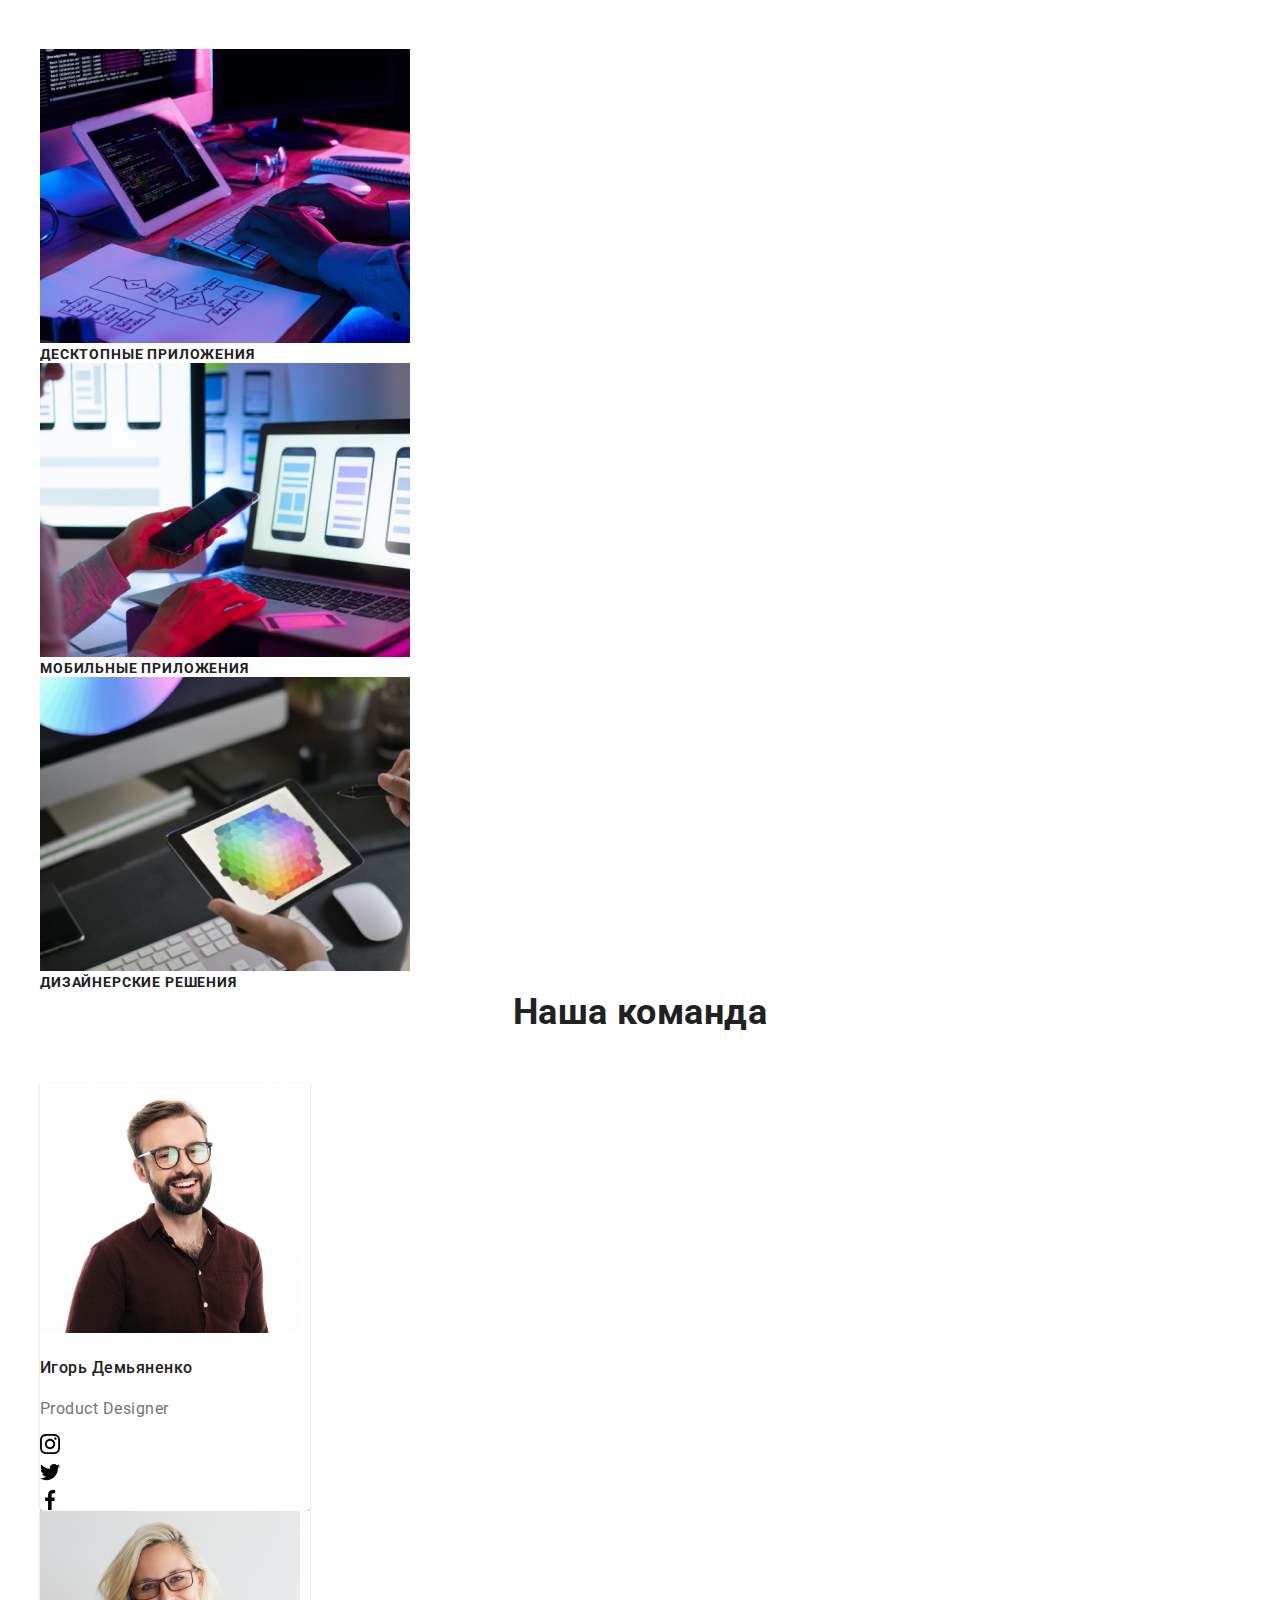
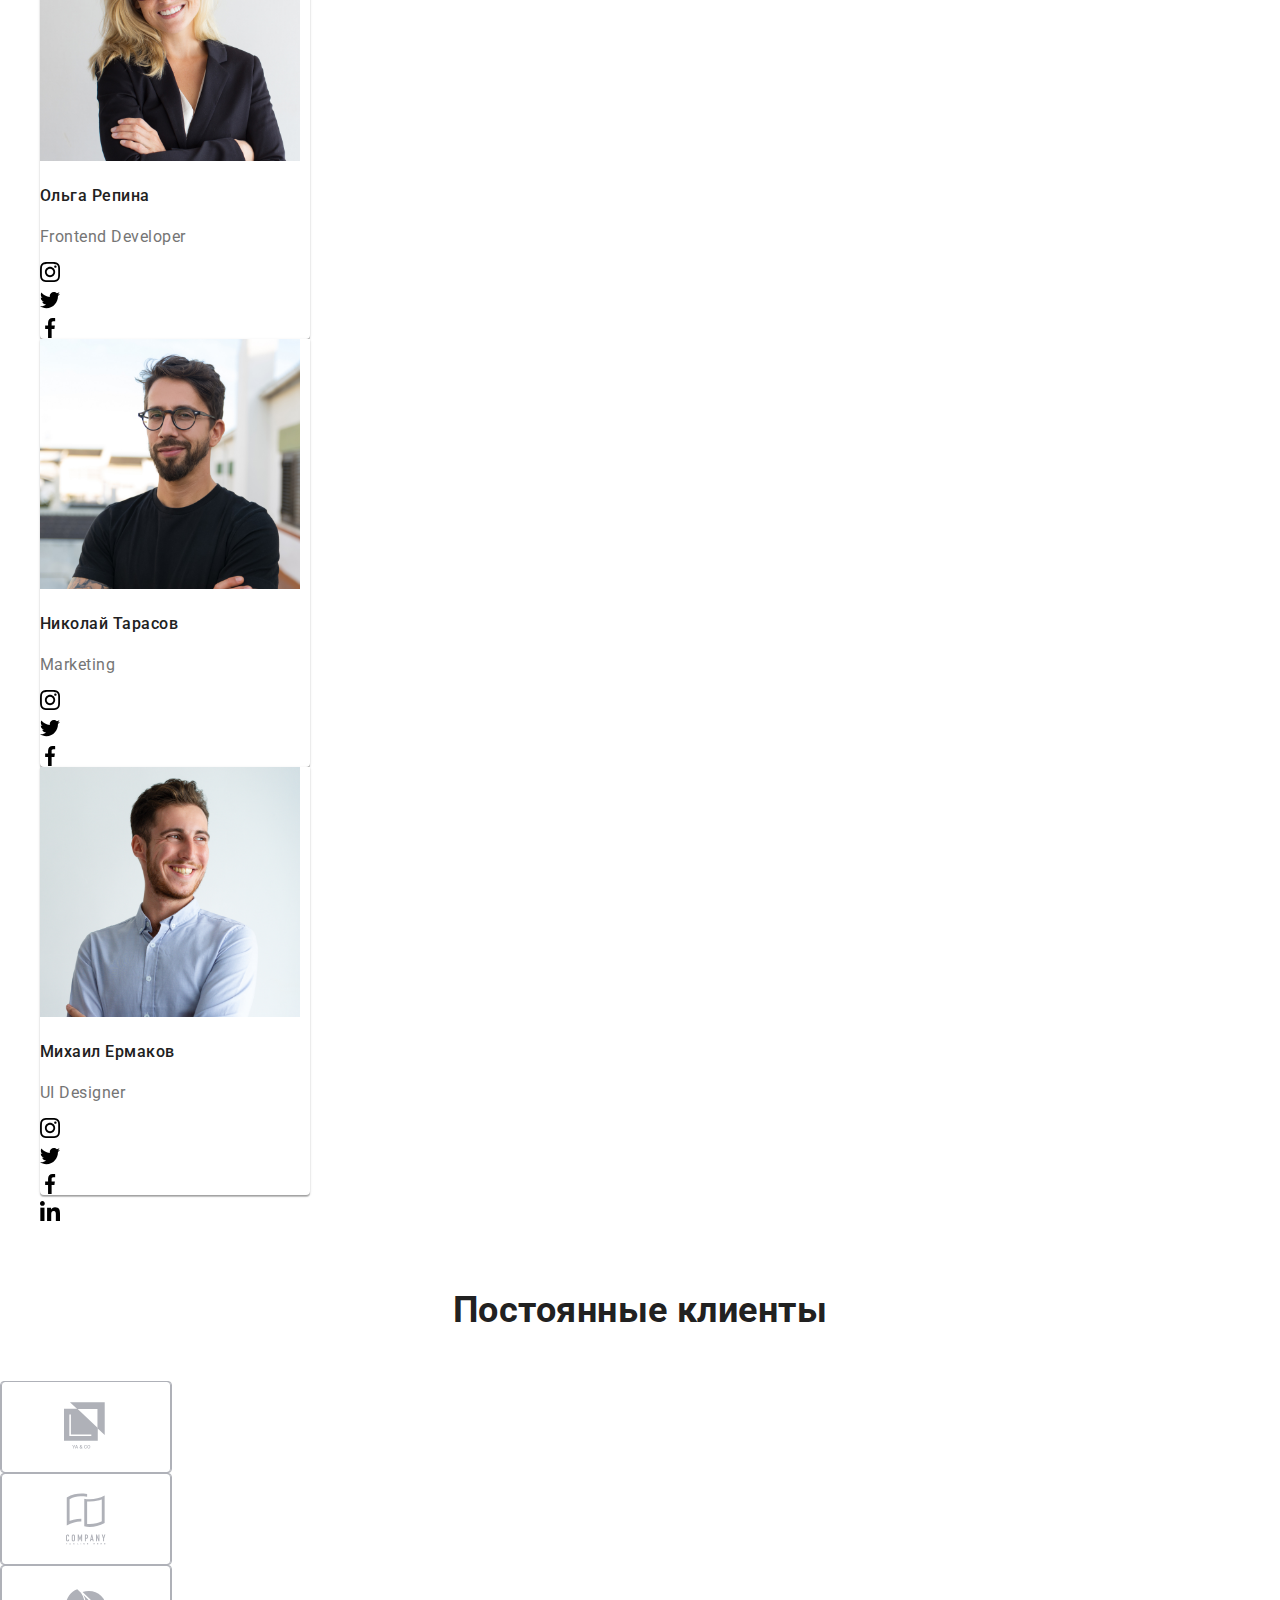
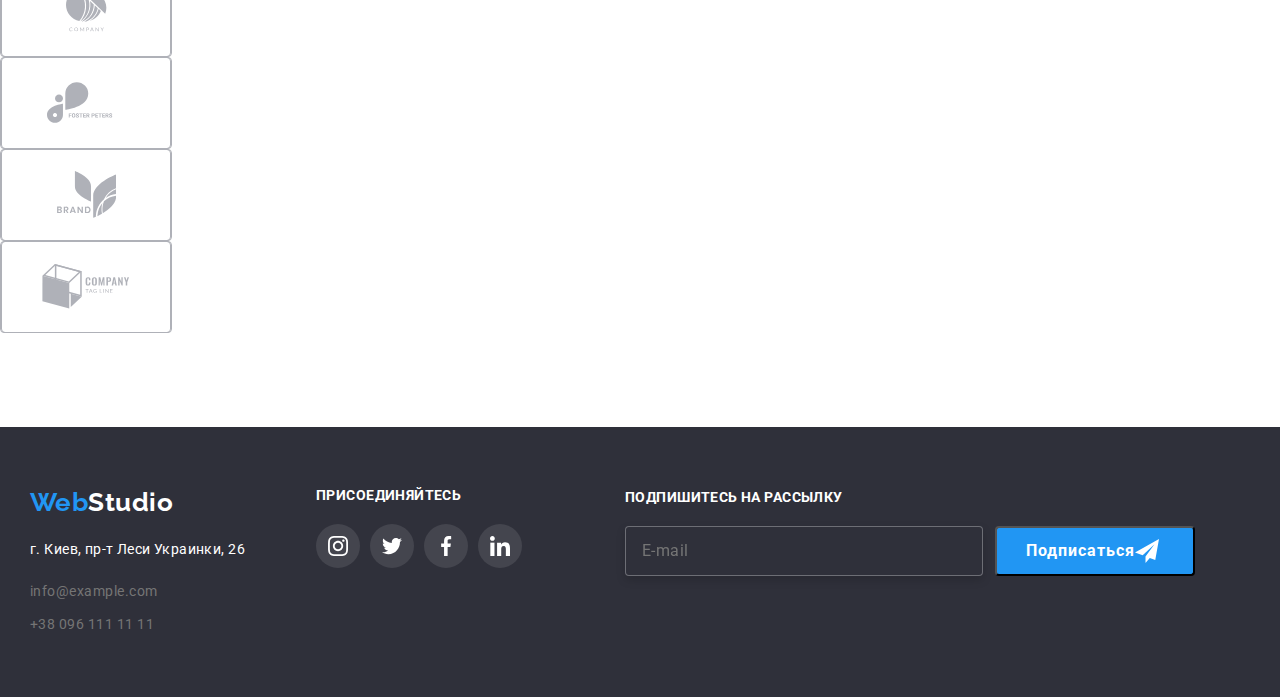
==== commit db18ad5a: "1" ====
--- a/index.html
+++ b/index.html
@@ -11,25 +11,25 @@
     <body class="body">
         <!-- main page-->
         <header class="header">
-            <div class="container container-header">
+            <div class="container">
                 <a class="logo" href="src=/">Web<span class="logo-color">Studio</span></a> 
                 <nav>
-                    <ul class="link-buttons">
-                        <li class="item"><a class="link link-underline" href="./">Студия</a> </li>
-                        <li class="item"><a class="link" href="./portfolio.html">Портфолио</a></li>
-                        <li class="item"><a class="link" href="#">Контакты</a></li>
+                    <ul class="header-nav">
+                        <li class="header-item"><a class="header-link header-link-underline" href="./">Студия</a> </li>
+                        <li class="header-item"><a class="header-link" href="./portfolio.html">Портфолио</a></li>
+                        <li class="header-item"><a class="header-link" href="#">Контакты</a></li>
                     </ul>                     
                 </nav>
                 <div class="header-contacts-container">
-                    <ul class="link-buttons nav-link-contacts">
-                        <li class="item"><a class="link link-contacts link-tel" href="mailto:info@devstudio.com">
-                                <svg class="link-mail-logo-tel" width="16px" height="12px">
+                    <ul class="header-nav header-link-contacts">
+                        <li class="header-item"><a class="header-link link-contacts header-link-tel" href="mailto:info@devstudio.com">
+                                <svg class="header-logo-tel" width="16px" height="12px">
                                     <use href="./images/symbol-defs.svg#icon-mail"></use>
                                 </svg> info@devstudio.com</a>
                 
                         </li>
-                        <li class="item"><a class="link link-contacts link-tel" href="tel:+38(096)1111111">
-                                <svg class="link-mail-logo-tel" width="10px" height="16px">
+                        <li class="header-item"><a class="header-link link-contacts header-link-tel" href="tel:+38(096)1111111">
+                                <svg class="header-logo-tel" width="10px" height="16px">
                                     <use href="./images/symbol-defs.svg#icon-telephone"></use>
                                 </svg> +38 096 111 11 11</a>
                         </li>
@@ -39,114 +39,114 @@
         </header>
         <main>
                 <!-- hero -->
-            <section class=" hero-section overlay">   
+            <section class="hero-section hero-overlay">   
                 <div>        
-                    <h1 class="main-hero">Эффективные решения для вашего бизнеса</h1>
-                    <button class="button-blue button-main " data-modal-open>Заказать услугу</button>
+                    <h1 class="hero-header">Эффективные решения для вашего бизнеса</h1>
+                    <button class="hero-button-color hero-button-main" data-modal-open>Заказать услугу</button>
                 </div>      
             </section>
-            <section class="section-our-benefits"> 
-                <div class=" container-our-benefits container">
-                    <h2 class="title-h2 hidden-header">Наши преимущества</h2>
-                        <ul class="our-benefits">     
-                            <li class="flex-element-benefits">
-                               <div class="our-benefits-element">
+            <section class="benefits-section"> 
+                <div class="container">
+                    <h2 class="hidden-header">Наши преимущества</h2>
+                        <ul class="benefits-list">     
+                            <li class="benefits-element">
+                               <div class="benefits-item">
                                     <svg class="benefits-icons" width="70" height="70">
                                         <use href="./images/symbol-defs.svg#icon-antenna"></use>
                                     </svg>
-                                    <h3 class="heading">Внимание к деталям</h3>
-                                    <p class="section-benefits-text">Идейные соображения, а также начало повседневной работы по формированию позиции.</p>
+                                    <h3 class="benefits-header">Внимание к деталям</h3>
+                                    <p class="benefits-text">Идейные соображения, а также начало повседневной работы по формированию позиции.</p>
                                </div>
                             </li>
-                            <li class="flex-element-benefits">
-                                <div class="our-benefits-element">
+                            <li class="benefits-element">
+                                <div class="benefits-item">
                                     <svg class="benefits-icons" width="70" height="70">
                                         <use href="./images/symbol-defs.svg#icon-time" ></use>
                                     </svg>
-                                    <h3 class="heading">Пунктуальность</h3>
-                                    <p class="section-benefits-text">Задача организации, в особенности же рамки и место обучения кадров влечет за собой.</p>
+                                    <h3 class="benefits-header">Пунктуальность</h3>
+                                    <p class="benefits-text">Задача организации, в особенности же рамки и место обучения кадров влечет за собой.</p>
                                 </div>
                             </li>
-                            <li class="flex-element-benefits">
-                               <div class="our-benefits-element">
+                            <li class="benefits-element">
+                               <div class="benefits-item">
                                     <svg class="benefits-icons" width="70" height="70">
                                         <use href="./images/symbol-defs.svg#icon-computer" ></use>
                                     </svg>
-                                    <h3 class="heading">Планирование</h3>
-                                    <p class="section-benefits-text">Задача организации, в особенности же рамки и место обучения кадров влечет за собой.</p>
+                                    <h3 class="benefits-header">Планирование</h3>
+                                    <p class="benefits-text">Задача организации, в особенности же рамки и место обучения кадров влечет за собой.</p>
                                </div>
                             </li>
-                            <li class="flex-element-benefits">
-                                <div class="our-benefits-element">
+                            <li class="benefits-element">
+                                <div class="benefits-item">
                                     <svg class="benefits-icons" width="70" height="70">
                                         <use href="./images/symbol-defs.svg#icon-astronaut" ></use>
                                     </svg>
-                                    <h3 class="heading">Современные технологии</h3>
-                                    <p class="section-benefits-text">Значимость этих проблем настолько очевидна, что реализация плановых заданий.</p>
+                                    <h3 class="benefits-header">Современные технологии</h3>
+                                    <p class="benefits-text">Значимость этих проблем настолько очевидна, что реализация плановых заданий.</p>
                                 </div>
                             </li>
                         </ul>
                 </div>
                 </section>
-            <section class="section-our-classes"> 
-                <div class="container container-our-classes">
+            <section class="classes-section"> 
+                <div class="container">
                     <h2>Чем мы занимаемся</h2>
-                    <ul class="our-classes">
-                        <li class="flex-element">
+                    <ul class="classes-list">
+                        <li class="classes-element">
                             <img src="./images/coding_app.jpg" alt="coding_application" width="370">
-                            <div class="our-classes-overlay">
-                                <h3 class="our-classes-text">Десктопные приложения</h3>
-                            </div>
-                        </li>
-                        <li class="flex-element">
+                            <div class="classes-overlay">
+                                <h3 class="classes-text">Десктопные приложения</h3>
+                            </div>
+                        </li>
+                        <li class="classes-element">
                             <img src="./images/dev_app.jpg" alt="dev_application" width="370">
-                            <div class="our-classes-overlay">
-                                <h3 class="our-classes-text">Мобильные приложения</h3>
-                            </div>
-                        </li>
-                        <li class="flex-element">
+                            <div class="classes-overlay">
+                                <h3 class="classes-text">Мобильные приложения</h3>
+                            </div>
+                        </li>
+                        <li class="classes-element">
                             <img src="./images/test_app.jpg" alt="test_application" width="370" height=100%>
-                            <div class="our-classes-overlay">
-                                <h3 class="our-classes-text">Дизайнерские решения</h3>
+                            <div class="classes-overlay">
+                                <h3 class="classes-text">Дизайнерские решения</h3>
                             </div>
                         </li> 
                     </ul>
                 </div>
             </section>
-            <section class="setcion-our-team">
+            <section class="team-section">
                 <div class="container">
-                    <h2 class="our-team-title">Наша команда</h2>
-                    <ul class="our-team">
-                        <li class="flex-element"> 
+                    <h2 class="team-title">Наша команда</h2>
+                    <ul class="team-list">
+                        <li class="team-item"> 
                             <div class="team-member">
-                                <img class="our-team-pics" src="./images/igor_demianenko.jpg" alt="igor_demianenko" width="260">
-                                <h4 class="names">Игорь Демьяненко</h4>
-                                <p class="section-our-team-text">Product Designer</p>
+                                <img class="team-member-photo" src="./images/igor_demianenko.jpg" alt="igor_demianenko" width="260">
+                                <h4 class="team-member-name">Игорь Демьяненко</h4>
+                                <p class="team-member-position">Product Designer</p>
                                 <div>
-                                    <ul class="names-social-networks">
-                                        <li class="names-icon">
-                                            <a class="names-icon-link" href="">
+                                    <ul class="team-member-links">
+                                        <li class="team-member-icon">
+                                            <a class="team-member-icon-link" href="">
                                                 <svg  width="20" height="20">
                                                     <use href="./images/symbol-defs.svg#icon-instagram" ></use>
                                                 </svg>
                                             </a>
                                         </li>
-                                        <li class="names-icon">
-                                            <a class="names-icon-link" href="">
+                                        <li class="team-member-icon">
+                                            <a class="team-member-icon-link" href="">
                                                 <svg width="20" height="20">
                                                     <use href="./images/symbol-defs.svg#icon-twitter" ></use>
                                                 </svg>
                                             </a>
                                         </li>
-                                        <li class="names-icon">
-                                            <a class="names-icon-link" href="">
+                                        <li class="team-member-icon">
+                                            <a class="team-member-icon-link" href="">
                                                 <svg width="20" height="20">
                                                     <use href="./images/symbol-defs.svg#icon-facebook" ></use>
                                                 </svg>
                                             </a>
                                         </li>
-                                        <li class="names-icon">
-                                            <a class="names-icon-link" href="">
+                                        <li class="team-member-icon">
+                                            <a class="team-member-icon-link" href="">
                                                 <svg width="20" height="20">
                                                     <use href="./images/symbol-defs.svg#icon-linkedin"></use>
                                                 </svg>
@@ -156,36 +156,36 @@
                                 </div>
                             </div>
                         </li>
-                        <li class="flex-element">
+                        <li class="team-item">
                            <div class="team-member">
-                                <img class="our-team-pics" src="./images/olga_repina.jpg" alt="olga_repina" width="260">
-                                <h4 class="names">Ольга Репина</h4>
-                                <p class="section-our-team-text">Frontend Developer</p>
+                                <img class="team-member-photo" src="./images/olga_repina.jpg" alt="olga_repina" width="260">
+                                <h4 class="team-member-name">Ольга Репина</h4>
+                                <p class="team-member-position">Frontend Developer</p>
                                 <div>
-                                    <ul class="names-social-networks">
-                                        <li class="names-icon">
-                                            <a class="names-icon-link" href="">
+                                    <ul class="team-member-links">
+                                        <li class="team-member-icon">
+                                            <a class="team-member-icon-link" href="">
                                                 <svg  width="20" height="20">
                                                     <use href="./images/symbol-defs.svg#icon-instagram"></use>
                                                 </svg>
                                             </a>
                                         </li>
-                                        <li class="names-icon">
-                                            <a class="names-icon-link" href="">
+                                        <li class="team-member-icon">
+                                            <a class="team-member-icon-link" href="">
                                                 <svg  width="20" height="20">
                                                     <use href="./images/symbol-defs.svg#icon-twitter"></use>
                                                 </svg>
                                             </a>
                                         </li>
-                                        <li class="names-icon">
-                                            <a class="names-icon-link" href="">
+                                        <li class="team-member-icon">
+                                            <a class="team-member-icon-link" href="">
                                                 <svg  width="20" height="20">
                                                     <use href="./images/symbol-defs.svg#icon-facebook"></use>
                                                 </svg>
                                             </a>
                                         </li>
-                                        <li class="names-icon">
-                                            <a class="names-icon-link" href="">
+                                        <li class="team-member-icon">
+                                            <a class="team-member-icon-link" href="">
                                                 <svg  width="20" height="20">
                                                     <use href="./images/symbol-defs.svg#icon-linkedin" ></use>
                                                 </svg>
@@ -195,36 +195,36 @@
                                 </div>
                            </div>
                         </li>
-                        <li class="flex-element">
+                        <li class="team-item">
                             <div class="team-member">
-                                <img class="our-team-pics" src="./images/michail_ermakov.jpg" alt="michail_ermakov" width="260">
-                                <h4 class="names">Николай Тарасов</h4>
-                                <p class="section-our-team-text">Marketing</p>
+                                <img class="team-member-photo" src="./images/michail_ermakov.jpg" alt="michail_ermakov" width="260">
+                                <h4 class="team-member-name">Николай Тарасов</h4>
+                                <p class="team-member-position">Marketing</p>
                                 <div>
-                                    <ul class="names-social-networks">
-                                        <li class="names-icon">
-                                            <a class="names-icon-link" href="">
+                                    <ul class="team-member-links">
+                                        <li>
+                                            <a class="team-member-icon-link" href="">
                                                 <svg  width="20" height="20">
                                                     <use href="./images/symbol-defs.svg#icon-instagram" ></use>
                                                 </svg>
                                             </a>
                                         </li>
-                                        <li class="names-icon">
-                                            <a class="names-icon-link" href="">
+                                        <li>
+                                            <a class="team-member-icon-link" href="">
                                                 <svg width="20" height="20">
                                                     <use href="./images/symbol-defs.svg#icon-twitter" ></use>
                                                 </svg>
                                             </a>
                                         </li>
-                                        <li class="names-icon">
-                                            <a class="names-icon-link" href="">
+                                        <li>
+                                            <a class="team-member-icon-link" href="">
                                                 <svg width="20" height="20">
                                                     <use href="./images/symbol-defs.svg#icon-facebook" ></use>
                                                 </svg>
                                             </a>
                                         </li>
-                                        <li class="names-icon">
-                                            <a class="names-icon-link" href="">
+                                        <li>
+                                            <a class="team-member-icon-link" href="">
                                                 <svg width="20" height="20">
                                                     <use href="./images/symbol-defs.svg#icon-linkedin" ></use>
                                                 </svg>
@@ -234,36 +234,36 @@
                                 </div>
                             </div>
                         </li>
-                        <li class="flex-element">
+                        <li class="team-item">
                             <div class="team-member">
-                                <img class="our-team-pics" src="./images/nikolai_tarasov.jpg" alt="nikolai_tarasov" width="260">
-                                <h4 class="names">Михаил Ермаков</h4>
-                                <p class="section-our-team-text">UI Designer</p>
+                                <img class="team-member-photo" src="./images/nikolai_tarasov.jpg" alt="nikolai_tarasov" width="260">
+                                <h4 class="team-member-name">Михаил Ермаков</h4>
+                                <p class="team-member-position">UI Designer</p>
                                 <div>
-                                    <ul class="names-social-networks">
-                                        <li class="names-icon">
-                                            <a class="names-icon-link" href="">
+                                    <ul class="team-member-links">
+                                        <li>
+                                            <a class="team-member-icon-link" href="">
                                                 <svg width="20" height="20">
                                                     <use href="./images/symbol-defs.svg#icon-instagram" ></use>
                                                 </svg>
                                             </a>
                                         </li>
-                                        <li class="names-icon">
-                                            <a class="names-icon-link" href="">
+                                        <li>
+                                            <a class="team-member-icon-link" href="">
                                                 <svg width="20" height="20">
                                                     <use href="./images/symbol-defs.svg#icon-twitter" ></use>
                                                 </svg>
                                             </a>
                                         </li>
-                                        <li class="names-icon">
-                                            <a class="names-icon-link" href="">
+                                        <li>
+                                            <a class="team-member-icon-link" href="">
                                                 <svg width="20" height="20">
                                                     <use href="./images/symbol-defs.svg#icon-facebook" ></use>
                                                 </svg>
                                             </a>
                                         </li>
-                                        <li class="names-icon">
-                                            <a class="names-icon-link" href="">
+                                        <li>
+                                            <a class="team-member-icon-link" href="">
                                                 <svg width="20" height="20">
                                                     <use href="./images/symbol-defs.svg#icon-linkedin" ></use>
                                                 </svg>
@@ -278,8 +278,8 @@
             </section>
             <section class="clients">
                 <div>
-                    <h2 class="clients-title">Постоянные клиенты</h2>
-                    <ul class="clients-top">
+                    <h2 class="clients-header">Постоянные клиенты</h2>
+                    <ul class="clients-list">
                         <li class="clients-logo">
                             <a class="clients-logo-class" href=""> 
                                 <svg  width="45" height="50">
@@ -384,7 +384,7 @@
                         </label>
                         <button class="footer-subsribe-button">
                             Подписаться
-                            <svg class="subscribe-svg" width="24" height="24">
+                            <svg class="footer-subscribe-svg" width="24" height="24">
                                 <use href="./images/symbol-defs.svg#icon-icon-send"></use>
                             </svg>
                         </button>
@@ -401,7 +401,7 @@
                     </use>
                 </svg>
             </button>
-            <span class="form-heading">Оставьте свои данные, мы вам перезвоним</span>
+            <span class="form-header">Оставьте свои данные, мы вам перезвоним</span>
             <form class="form" action="#" enctype="multipart/form-data">
                 <div class="form-container">
                     <label for="">
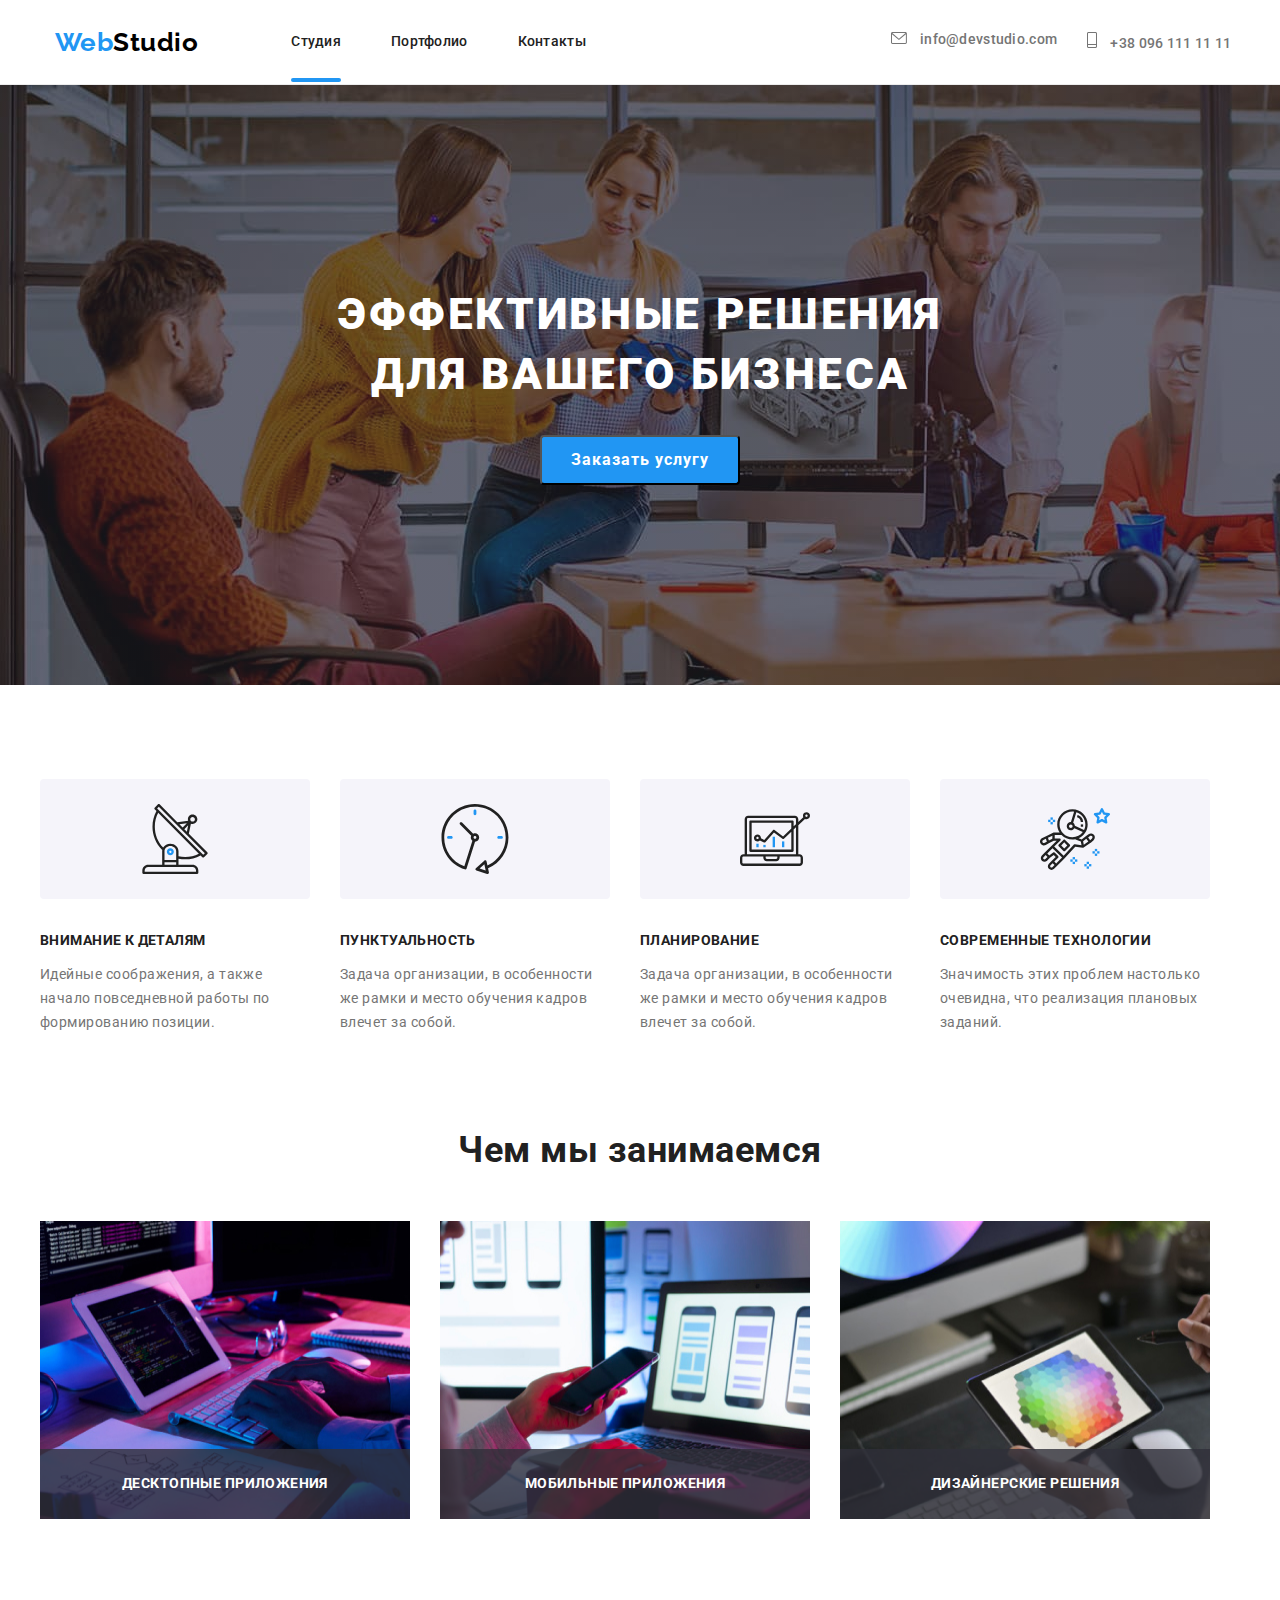
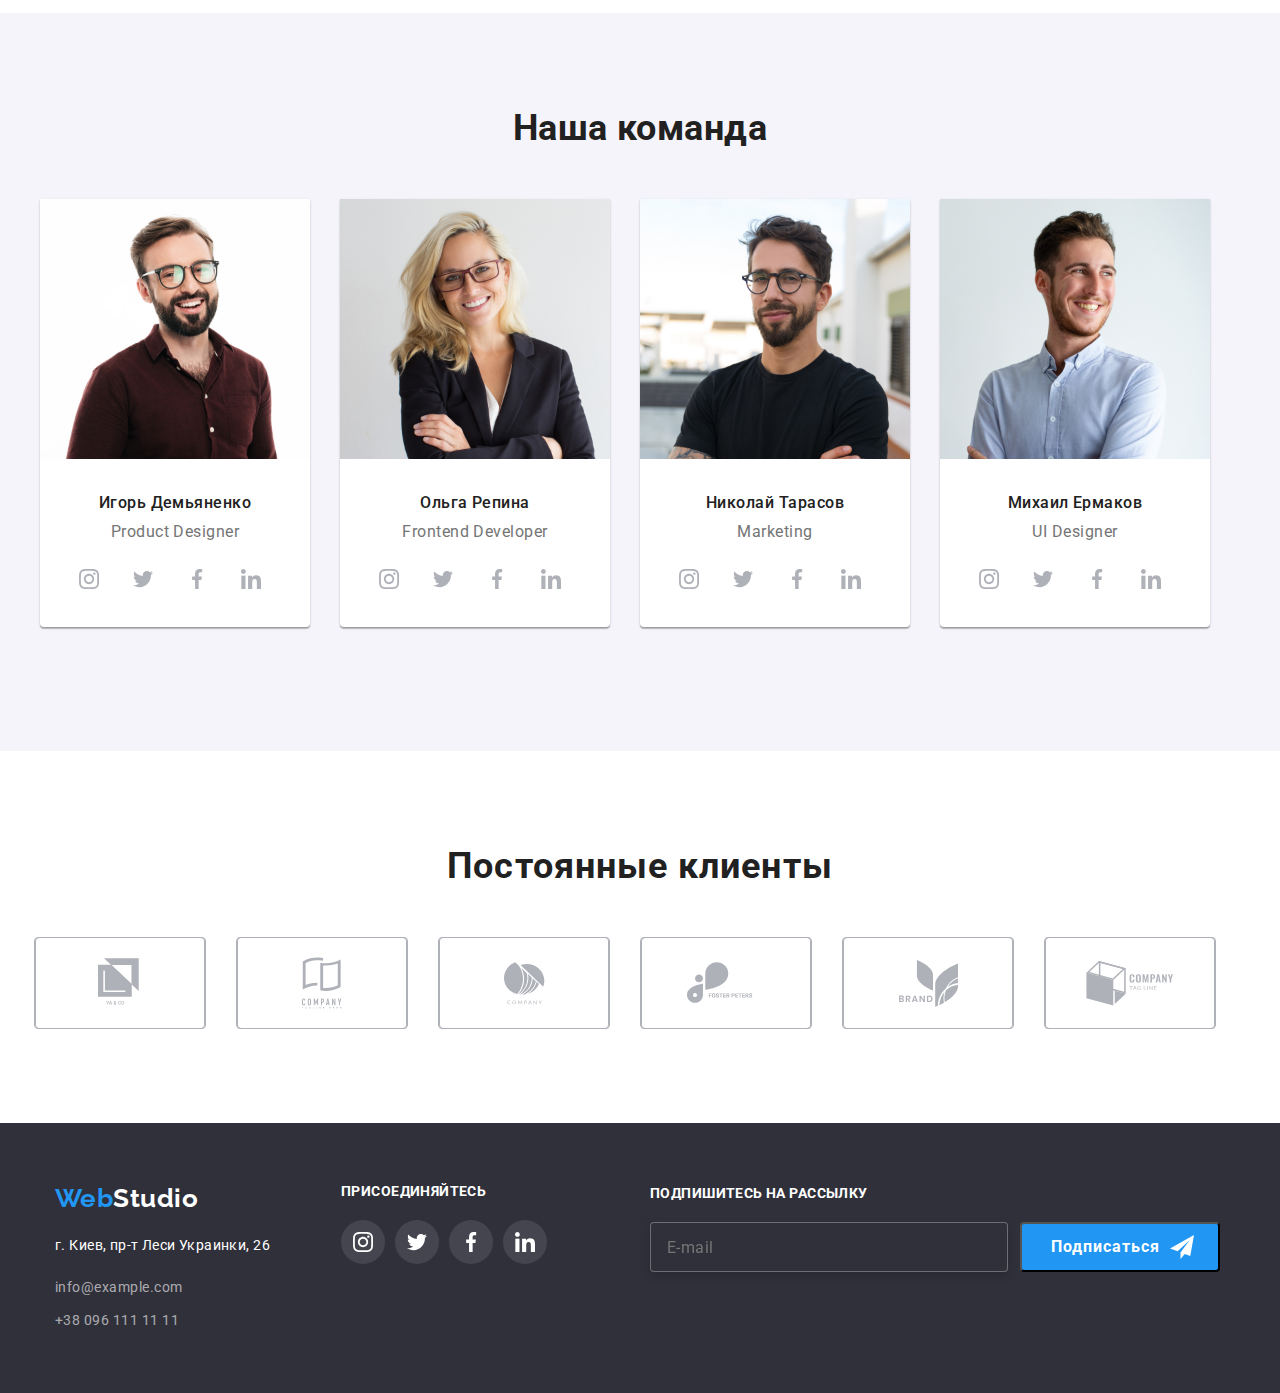
==== commit 051e6e49: "1" ====
--- a/index.html
+++ b/index.html
@@ -11,25 +11,25 @@
     <body class="body">
         <!-- main page-->
         <header class="header">
-            <div class="container">
+            <div class="container container-header">
                 <a class="logo" href="src=/">Web<span class="logo-color">Studio</span></a> 
                 <nav>
-                    <ul class="header-nav">
-                        <li class="header-item"><a class="header-link header-link-underline" href="./">Студия</a> </li>
-                        <li class="header-item"><a class="header-link" href="./portfolio.html">Портфолио</a></li>
-                        <li class="header-item"><a class="header-link" href="#">Контакты</a></li>
+                    <ul class="link-buttons">
+                        <li class="item"><a class="link link-underline" href="./">Студия</a> </li>
+                        <li class="item"><a class="link" href="./portfolio.html">Портфолио</a></li>
+                        <li class="item"><a class="link" href="#">Контакты</a></li>
                     </ul>                     
                 </nav>
                 <div class="header-contacts-container">
-                    <ul class="header-nav header-link-contacts">
-                        <li class="header-item"><a class="header-link link-contacts header-link-tel" href="mailto:info@devstudio.com">
-                                <svg class="header-logo-tel" width="16px" height="12px">
+                    <ul class="link-buttons nav-link-contacts">
+                        <li class="item"><a class="link link-contacts link-tel" href="mailto:info@devstudio.com">
+                                <svg class="link-mail-logo-tel" width="16px" height="12px">
                                     <use href="./images/symbol-defs.svg#icon-mail"></use>
                                 </svg> info@devstudio.com</a>
                 
                         </li>
-                        <li class="header-item"><a class="header-link link-contacts header-link-tel" href="tel:+38(096)1111111">
-                                <svg class="header-logo-tel" width="10px" height="16px">
+                        <li class="item"><a class="link link-contacts link-tel" href="tel:+38(096)1111111">
+                                <svg class="link-mail-logo-tel" width="10px" height="16px">
                                     <use href="./images/symbol-defs.svg#icon-telephone"></use>
                                 </svg> +38 096 111 11 11</a>
                         </li>
@@ -39,114 +39,114 @@
         </header>
         <main>
                 <!-- hero -->
-            <section class="hero-section hero-overlay">   
+            <section class=" hero-section overlay">   
                 <div>        
-                    <h1 class="hero-header">Эффективные решения для вашего бизнеса</h1>
-                    <button class="hero-button-color hero-button-main" data-modal-open>Заказать услугу</button>
+                    <h1 class="main-hero">Эффективные решения для вашего бизнеса</h1>
+                    <button class="button-blue button-main " data-modal-open>Заказать услугу</button>
                 </div>      
             </section>
-            <section class="benefits-section"> 
-                <div class="container">
-                    <h2 class="hidden-header">Наши преимущества</h2>
-                        <ul class="benefits-list">     
-                            <li class="benefits-element">
-                               <div class="benefits-item">
+            <section class="section-our-benefits"> 
+                <div class=" container-our-benefits container">
+                    <h2 class="title-h2 hidden-header">Наши преимущества</h2>
+                        <ul class="our-benefits">     
+                            <li class="flex-element-benefits">
+                               <div class="our-benefits-element">
                                     <svg class="benefits-icons" width="70" height="70">
                                         <use href="./images/symbol-defs.svg#icon-antenna"></use>
                                     </svg>
-                                    <h3 class="benefits-header">Внимание к деталям</h3>
-                                    <p class="benefits-text">Идейные соображения, а также начало повседневной работы по формированию позиции.</p>
+                                    <h3 class="heading">Внимание к деталям</h3>
+                                    <p class="section-benefits-text">Идейные соображения, а также начало повседневной работы по формированию позиции.</p>
                                </div>
                             </li>
-                            <li class="benefits-element">
-                                <div class="benefits-item">
+                            <li class="flex-element-benefits">
+                                <div class="our-benefits-element">
                                     <svg class="benefits-icons" width="70" height="70">
                                         <use href="./images/symbol-defs.svg#icon-time" ></use>
                                     </svg>
-                                    <h3 class="benefits-header">Пунктуальность</h3>
-                                    <p class="benefits-text">Задача организации, в особенности же рамки и место обучения кадров влечет за собой.</p>
+                                    <h3 class="heading">Пунктуальность</h3>
+                                    <p class="section-benefits-text">Задача организации, в особенности же рамки и место обучения кадров влечет за собой.</p>
                                 </div>
                             </li>
-                            <li class="benefits-element">
-                               <div class="benefits-item">
+                            <li class="flex-element-benefits">
+                               <div class="our-benefits-element">
                                     <svg class="benefits-icons" width="70" height="70">
                                         <use href="./images/symbol-defs.svg#icon-computer" ></use>
                                     </svg>
-                                    <h3 class="benefits-header">Планирование</h3>
-                                    <p class="benefits-text">Задача организации, в особенности же рамки и место обучения кадров влечет за собой.</p>
+                                    <h3 class="heading">Планирование</h3>
+                                    <p class="section-benefits-text">Задача организации, в особенности же рамки и место обучения кадров влечет за собой.</p>
                                </div>
                             </li>
-                            <li class="benefits-element">
-                                <div class="benefits-item">
+                            <li class="flex-element-benefits">
+                                <div class="our-benefits-element">
                                     <svg class="benefits-icons" width="70" height="70">
                                         <use href="./images/symbol-defs.svg#icon-astronaut" ></use>
                                     </svg>
-                                    <h3 class="benefits-header">Современные технологии</h3>
-                                    <p class="benefits-text">Значимость этих проблем настолько очевидна, что реализация плановых заданий.</p>
+                                    <h3 class="heading">Современные технологии</h3>
+                                    <p class="section-benefits-text">Значимость этих проблем настолько очевидна, что реализация плановых заданий.</p>
                                 </div>
                             </li>
                         </ul>
                 </div>
                 </section>
-            <section class="classes-section"> 
+            <section class="section-our-classes"> 
+                <div class="container container-our-classes">
+                    <h2>Чем мы занимаемся</h2>
+                    <ul class="our-classes">
+                        <li class="flex-element">
+                            <img src="./images/coding_app.jpg" alt="coding_application" width="370">
+                            <div class="our-classes-overlay">
+                                <h3 class="our-classes-text">Десктопные приложения</h3>
+                            </div>
+                        </li>
+                        <li class="flex-element">
+                            <img src="./images/dev_app.jpg" alt="dev_application" width="370">
+                            <div class="our-classes-overlay">
+                                <h3 class="our-classes-text">Мобильные приложения</h3>
+                            </div>
+                        </li>
+                        <li class="flex-element">
+                            <img src="./images/test_app.jpg" alt="test_application" width="370" height=100%>
+                            <div class="our-classes-overlay">
+                                <h3 class="our-classes-text">Дизайнерские решения</h3>
+                            </div>
+                        </li> 
+                    </ul>
+                </div>
+            </section>
+            <section class="setcion-our-team">
                 <div class="container">
-                    <h2>Чем мы занимаемся</h2>
-                    <ul class="classes-list">
-                        <li class="classes-element">
-                            <img src="./images/coding_app.jpg" alt="coding_application" width="370">
-                            <div class="classes-overlay">
-                                <h3 class="classes-text">Десктопные приложения</h3>
-                            </div>
-                        </li>
-                        <li class="classes-element">
-                            <img src="./images/dev_app.jpg" alt="dev_application" width="370">
-                            <div class="classes-overlay">
-                                <h3 class="classes-text">Мобильные приложения</h3>
-                            </div>
-                        </li>
-                        <li class="classes-element">
-                            <img src="./images/test_app.jpg" alt="test_application" width="370" height=100%>
-                            <div class="classes-overlay">
-                                <h3 class="classes-text">Дизайнерские решения</h3>
-                            </div>
-                        </li> 
-                    </ul>
-                </div>
-            </section>
-            <section class="team-section">
-                <div class="container">
-                    <h2 class="team-title">Наша команда</h2>
-                    <ul class="team-list">
-                        <li class="team-item"> 
+                    <h2 class="our-team-title">Наша команда</h2>
+                    <ul class="our-team">
+                        <li class="flex-element"> 
                             <div class="team-member">
-                                <img class="team-member-photo" src="./images/igor_demianenko.jpg" alt="igor_demianenko" width="260">
-                                <h4 class="team-member-name">Игорь Демьяненко</h4>
-                                <p class="team-member-position">Product Designer</p>
+                                <img class="our-team-pics" src="./images/igor_demianenko.jpg" alt="igor_demianenko" width="260">
+                                <h4 class="names">Игорь Демьяненко</h4>
+                                <p class="section-our-team-text">Product Designer</p>
                                 <div>
-                                    <ul class="team-member-links">
-                                        <li class="team-member-icon">
-                                            <a class="team-member-icon-link" href="">
+                                    <ul class="names-social-networks">
+                                        <li class="names-icon">
+                                            <a class="names-icon-link" href="">
                                                 <svg  width="20" height="20">
                                                     <use href="./images/symbol-defs.svg#icon-instagram" ></use>
                                                 </svg>
                                             </a>
                                         </li>
-                                        <li class="team-member-icon">
-                                            <a class="team-member-icon-link" href="">
+                                        <li class="names-icon">
+                                            <a class="names-icon-link" href="">
                                                 <svg width="20" height="20">
                                                     <use href="./images/symbol-defs.svg#icon-twitter" ></use>
                                                 </svg>
                                             </a>
                                         </li>
-                                        <li class="team-member-icon">
-                                            <a class="team-member-icon-link" href="">
+                                        <li class="names-icon">
+                                            <a class="names-icon-link" href="">
                                                 <svg width="20" height="20">
                                                     <use href="./images/symbol-defs.svg#icon-facebook" ></use>
                                                 </svg>
                                             </a>
                                         </li>
-                                        <li class="team-member-icon">
-                                            <a class="team-member-icon-link" href="">
+                                        <li class="names-icon">
+                                            <a class="names-icon-link" href="">
                                                 <svg width="20" height="20">
                                                     <use href="./images/symbol-defs.svg#icon-linkedin"></use>
                                                 </svg>
@@ -156,36 +156,36 @@
                                 </div>
                             </div>
                         </li>
-                        <li class="team-item">
+                        <li class="flex-element">
                            <div class="team-member">
-                                <img class="team-member-photo" src="./images/olga_repina.jpg" alt="olga_repina" width="260">
-                                <h4 class="team-member-name">Ольга Репина</h4>
-                                <p class="team-member-position">Frontend Developer</p>
+                                <img class="our-team-pics" src="./images/olga_repina.jpg" alt="olga_repina" width="260">
+                                <h4 class="names">Ольга Репина</h4>
+                                <p class="section-our-team-text">Frontend Developer</p>
                                 <div>
-                                    <ul class="team-member-links">
-                                        <li class="team-member-icon">
-                                            <a class="team-member-icon-link" href="">
+                                    <ul class="names-social-networks">
+                                        <li class="names-icon">
+                                            <a class="names-icon-link" href="">
                                                 <svg  width="20" height="20">
                                                     <use href="./images/symbol-defs.svg#icon-instagram"></use>
                                                 </svg>
                                             </a>
                                         </li>
-                                        <li class="team-member-icon">
-                                            <a class="team-member-icon-link" href="">
+                                        <li class="names-icon">
+                                            <a class="names-icon-link" href="">
                                                 <svg  width="20" height="20">
                                                     <use href="./images/symbol-defs.svg#icon-twitter"></use>
                                                 </svg>
                                             </a>
                                         </li>
-                                        <li class="team-member-icon">
-                                            <a class="team-member-icon-link" href="">
+                                        <li class="names-icon">
+                                            <a class="names-icon-link" href="">
                                                 <svg  width="20" height="20">
                                                     <use href="./images/symbol-defs.svg#icon-facebook"></use>
                                                 </svg>
                                             </a>
                                         </li>
-                                        <li class="team-member-icon">
-                                            <a class="team-member-icon-link" href="">
+                                        <li class="names-icon">
+                                            <a class="names-icon-link" href="">
                                                 <svg  width="20" height="20">
                                                     <use href="./images/symbol-defs.svg#icon-linkedin" ></use>
                                                 </svg>
@@ -195,36 +195,36 @@
                                 </div>
                            </div>
                         </li>
-                        <li class="team-item">
+                        <li class="flex-element">
                             <div class="team-member">
-                                <img class="team-member-photo" src="./images/michail_ermakov.jpg" alt="michail_ermakov" width="260">
-                                <h4 class="team-member-name">Николай Тарасов</h4>
-                                <p class="team-member-position">Marketing</p>
+                                <img class="our-team-pics" src="./images/michail_ermakov.jpg" alt="michail_ermakov" width="260">
+                                <h4 class="names">Николай Тарасов</h4>
+                                <p class="section-our-team-text">Marketing</p>
                                 <div>
-                                    <ul class="team-member-links">
-                                        <li>
-                                            <a class="team-member-icon-link" href="">
+                                    <ul class="names-social-networks">
+                                        <li class="names-icon">
+                                            <a class="names-icon-link" href="">
                                                 <svg  width="20" height="20">
                                                     <use href="./images/symbol-defs.svg#icon-instagram" ></use>
                                                 </svg>
                                             </a>
                                         </li>
-                                        <li>
-                                            <a class="team-member-icon-link" href="">
+                                        <li class="names-icon">
+                                            <a class="names-icon-link" href="">
                                                 <svg width="20" height="20">
                                                     <use href="./images/symbol-defs.svg#icon-twitter" ></use>
                                                 </svg>
                                             </a>
                                         </li>
-                                        <li>
-                                            <a class="team-member-icon-link" href="">
+                                        <li class="names-icon">
+                                            <a class="names-icon-link" href="">
                                                 <svg width="20" height="20">
                                                     <use href="./images/symbol-defs.svg#icon-facebook" ></use>
                                                 </svg>
                                             </a>
                                         </li>
-                                        <li>
-                                            <a class="team-member-icon-link" href="">
+                                        <li class="names-icon">
+                                            <a class="names-icon-link" href="">
                                                 <svg width="20" height="20">
                                                     <use href="./images/symbol-defs.svg#icon-linkedin" ></use>
                                                 </svg>
@@ -234,36 +234,36 @@
                                 </div>
                             </div>
                         </li>
-                        <li class="team-item">
+                        <li class="flex-element">
                             <div class="team-member">
-                                <img class="team-member-photo" src="./images/nikolai_tarasov.jpg" alt="nikolai_tarasov" width="260">
-                                <h4 class="team-member-name">Михаил Ермаков</h4>
-                                <p class="team-member-position">UI Designer</p>
+                                <img class="our-team-pics" src="./images/nikolai_tarasov.jpg" alt="nikolai_tarasov" width="260">
+                                <h4 class="names">Михаил Ермаков</h4>
+                                <p class="section-our-team-text">UI Designer</p>
                                 <div>
-                                    <ul class="team-member-links">
-                                        <li>
-                                            <a class="team-member-icon-link" href="">
+                                    <ul class="names-social-networks">
+                                        <li class="names-icon">
+                                            <a class="names-icon-link" href="">
                                                 <svg width="20" height="20">
                                                     <use href="./images/symbol-defs.svg#icon-instagram" ></use>
                                                 </svg>
                                             </a>
                                         </li>
-                                        <li>
-                                            <a class="team-member-icon-link" href="">
+                                        <li class="names-icon">
+                                            <a class="names-icon-link" href="">
                                                 <svg width="20" height="20">
                                                     <use href="./images/symbol-defs.svg#icon-twitter" ></use>
                                                 </svg>
                                             </a>
                                         </li>
-                                        <li>
-                                            <a class="team-member-icon-link" href="">
+                                        <li class="names-icon">
+                                            <a class="names-icon-link" href="">
                                                 <svg width="20" height="20">
                                                     <use href="./images/symbol-defs.svg#icon-facebook" ></use>
                                                 </svg>
                                             </a>
                                         </li>
-                                        <li>
-                                            <a class="team-member-icon-link" href="">
+                                        <li class="names-icon">
+                                            <a class="names-icon-link" href="">
                                                 <svg width="20" height="20">
                                                     <use href="./images/symbol-defs.svg#icon-linkedin" ></use>
                                                 </svg>
@@ -278,8 +278,8 @@
             </section>
             <section class="clients">
                 <div>
-                    <h2 class="clients-header">Постоянные клиенты</h2>
-                    <ul class="clients-list">
+                    <h2 class="clients-title">Постоянные клиенты</h2>
+                    <ul class="clients-top">
                         <li class="clients-logo">
                             <a class="clients-logo-class" href=""> 
                                 <svg  width="45" height="50">
@@ -384,7 +384,7 @@
                         </label>
                         <button class="footer-subsribe-button">
                             Подписаться
-                            <svg class="footer-subscribe-svg" width="24" height="24">
+                            <svg class="subscribe-svg" width="24" height="24">
                                 <use href="./images/symbol-defs.svg#icon-icon-send"></use>
                             </svg>
                         </button>
@@ -401,7 +401,7 @@
                     </use>
                 </svg>
             </button>
-            <span class="form-header">Оставьте свои данные, мы вам перезвоним</span>
+            <span class="form-heading">Оставьте свои данные, мы вам перезвоним</span>
             <form class="form" action="#" enctype="multipart/form-data">
                 <div class="form-container">
                     <label for="">
--- a/css/styles.css
+++ b/css/styles.css
@@ -1,24 +1,21 @@
 :root {
     --primary-text-color: #757575;
-    --logo-text-color: #2196F3;
+    --secondary-text-color: #212121;
+    --accent-color: #2196F3;
     --logo-color: #000000;
     --background-color: #FFFFFF;
-    --background-hero: #2F303A;
-    --h1-color: #FFFFFF;
-    --button-color:#2196F3;
-    --black:#212121;
-    --footer-background-color: #2F303A;
-    --footer-conntacts:color: rgba(255, 255, 255, 0.6);
+    --background: #2F303A;
+    --footer-conntacts: rgba(255, 255, 255, 0.6);
     --solid: #ECECEC;
     --buttons-color: #F5F4FA;
-    --grey:#AFB1B8;
+    --border-color:#AFB1B8;
     --timing: 250ms;
     --timing-function:cubic-bezier(0.4, 0, 0.2, 1);
     }
 
 .container{
     width: 1200px;
-    margin: 0 auto;
+    margin: 0 auto;;
     padding: 0 15px;
     }
 
@@ -104,7 +101,7 @@
     left: 0px;
     bottom: 0;
     opacity: 0;
-    background: var(--button-color);
+    background: var(--accent-color);
     border-radius: 2px;
     transition-property: opacity;
     transition: opacity var(--timing) var(--timing-function);
@@ -124,7 +121,7 @@
     left: 0px;
     bottom: 0;
     opacity: 1;
-    background: var(--button-color);
+    background: var(--accent-color);
     border-radius: 2px;
     }
 
@@ -137,7 +134,7 @@
     width: 370px;
     margin-right: 30px;
     margin-bottom: 30px;
-    background: var(--h1-color);
+    background: var(--background-color);
     box-sizing: border-box;
     }
 
@@ -175,7 +172,7 @@
     letter-spacing: 0.03em;
     padding-left: 30px;
     padding-right: 30px;
-    color: var(--h1-color);
+    color: var(--background-color);
     transform: translateY(0%);
     }
 .portfolio-link:focus .portfolio-block-text,
@@ -240,7 +237,7 @@
     font-size: 26px;
     line-height: 1.19;
     text-decoration: none;
-    color:var(--logo-text-color);
+    color:var(--accent-color);
     margin-left:15px;  
     }
 
@@ -251,7 +248,7 @@
     }
 
 .logo-color-footer{
-    color:var(--h1-color);
+    color:var(--background-color);
     font-size: 26px;
     line-height: 1.19;
     }
@@ -279,7 +276,7 @@
     font-size: 14px;
     line-height: 1.14;
     letter-spacing: 0.02em;
-    color: var(--black);
+    color: var(--secondary-text-color);
     margin-top: 0;
     margin-bottom: 0;
     transition: color 250ms cubic-bezier(0.4, 0, 0.2, 1);
@@ -302,7 +299,7 @@
 
 .link:focus,
 .link:hover{
-    color:var(--button-color);
+    color:var(--accent-color);
     }
 
 li{
@@ -316,7 +313,7 @@
     text-align: center;
     letter-spacing: 0.06em;
     text-transform: uppercase;
-    color: var(--h1-color);
+    color: var(--background-color);
     margin-top: 0;
     margin-bottom: 0;
     }
@@ -326,7 +323,7 @@
     font-size: 36px;
     line-height: 1.17;
     text-align: center;
-    color: var(--black);
+    color: var(--secondary-text-color);
     margin-top: 0;
     margin-bottom: 50px;
     }
@@ -337,7 +334,7 @@
     font-size: 14px;
     line-height: 1.14;
     letter-spacing: 0.06em;
-    color:var(--black);
+    color:var(--secondary-text-color);
     margin:0px;
     }
 
@@ -345,7 +342,7 @@
     font-weight: 500;
     font-size: 16px;
     line-height: 1.19;
-    color:var(--black);
+    color:var(--secondary-text-color);
     }
 
 .names{
@@ -401,8 +398,8 @@
 
 .button-standart:focus,
 .button-standart:hover{
-    background-color: var(--logo-text-color);
-    color:var(--h1-color);
+    background-color: var(--accent-color);
+    color:var(--background-color);
     cursor: pointer;
     box-shadow: 0px 3px 1px rgba(0, 0, 0, 0.1), 0px 1px 2px rgba(0, 0, 0, 0.08), 0px 2px 2px rgba(0, 0, 0, 0.12);
     }
@@ -502,7 +499,7 @@
     font-size: 14px;
     line-height: 1.14;
     letter-spacing: 0.03em;
-    color:var(--black);
+    color:var(--secondary-text-color);
     width: 270px;
     margin-right: 0px;
     padding-right: 0px;
@@ -515,7 +512,7 @@
 .our-benefits-element:hover,
 .our-benefits-element:focus{
     display: block;
-    fill:var(--button-color);
+    fill:var(--accent-color);
     }
 
 .our-team{
@@ -532,12 +529,12 @@
 
 .button-blue{
     font-family: inherit;
-    background:var(--button-color);
+    background:var(--accent-color);
     font-weight: bold;
     letter-spacing: 0.06em;
     font-size: 16px;
     line-height: 1.87;
-    color:var(--h1-color);
+    color:var(--background-color);
     cursor: pointer;
     margin-top: 30px;
     margin-bottom: 200px;
@@ -570,13 +567,13 @@
     }
 
 footer{
-    background-color: var(--footer-background-color);
+    background-color: var(--background);
     }
 
 address{
     display: block;
 
-    color: var(--h1-color);
+    color: var(--background-color);
     font-size: 14px;
     line-height: 1.71;
     font-style: normal;
@@ -590,8 +587,8 @@
     border-radius: 50%;
     color:var(--background-color);
     fill:var(--background-color);
-    background-color: var(--logo-text-color);
-    color:black;
+    background-color: var(--accent-color);
+    color: var(--secondary-text-color);
     }
 
 a{
@@ -609,7 +606,7 @@
     height: 50px;
 
     border-radius: 4px;
-    background-color:var(--button-color);
+    background-color:var(--accent-color);
     color: var(--background-color);
     font-family: Roboto;
     font-style: normal;
@@ -698,14 +695,14 @@
     text-align: center;
     letter-spacing: 0.03em;
     text-transform: uppercase;
-    color:var(--h1-color);
+    color:var(--background-color);
     margin-top: 27px;
     }
 
 .hero-section{
     height: 600px;
 
-    background-color: var(--background-hero); 
+    background-color: var(--background); 
     text-align: center;
     max-width: 1600px;
     margin-left: auto;
@@ -743,7 +740,7 @@
     text-align: center;
     margin-bottom: 50px;
     letter-spacing: 0.03em;
-    color:var(--black);
+    color:var(--secondary-text-color);
     }
 
 .clients-logo{
@@ -758,7 +755,7 @@
     margin: 0px;
     margin-right: 30px;
     padding: 0px;
-    border: 1px solid var(--grey);
+    border: 1px solid var(--border-color);
     border-radius: 4px;
     }
 
@@ -773,16 +770,16 @@
     text-align: center;
     margin: 0px;
     border-radius: 4px;
-    fill:var(--grey);
-    border:1px solid var(--grey);
+    fill:var(--border-color);
+    border:1px solid var(--border-color);
     transition-property: fill;
     transition: fill 250ms cubic-bezier(0.4, 0, 0.2, 1), fill 250ms cubic-bezier(0.4, 0, 0.2, 1);
     }
 
 .clients-logo-class:focus,
 .clients-logo-class:hover{
-    fill: var(--logo-text-color);
-    border: 1px solid var(--logo-text-color);
+    fill: var(--accent-color);
+    border: 1px solid var(--accent-color);
     border-radius: 4px;
     }
 
@@ -805,8 +802,8 @@
     margin: 0;
     padding: 12px;
     border-radius: 50%;
-    fill: var(--grey);
-    background-color: var(--h1-color);
+    fill: var(--border-color);
+    background-color: var(--background-color);
     transition-property: background-color;
     transition: background-color 250ms cubic-bezier(0.4, 0, 0.2, 1), fill 250ms cubic-bezier(0.4, 0, 0.2, 1);
     }
@@ -814,10 +811,10 @@
 .names-icon-link:focus,
 .names-icon-link:hover{
     border-radius: 50%;
-    fill:var(--h1-color);
-    background-color: var(--logo-text-color);
-    color: var(--logo-text-color);
-    border:var(--logo-text-color);
+    fill:var(--background-color);
+    background-color: var(--accent-color);
+    color: var(--accent-color);
+    border:var(--accent-color);
     }
 
 .names-icon{
@@ -830,9 +827,9 @@
     height: 44px;
     
     border-radius: 50%;
-    fill:var(--h1-color);
-    background-color: var(--logo-text-color);
-    color: var(--logo-text-color);
+    fill:var(--background-color);
+    background-color: var(--accent-color);
+    color: var(--accent-color);
     }
 
 .footer-section{
@@ -843,7 +840,7 @@
     display: flex;
 
     margin-top: 60px;
-    margin-right: 70px;
+
     margin-bottom: 60px;
     }
 
@@ -867,7 +864,7 @@
     font-size: 14px;
     line-height: 1.14;
     text-transform: uppercase;
-    color:var(--h1-color);
+    color:var(--background-color);
     margin-right: 93px;
 
     }
@@ -922,7 +919,7 @@
     text-align: center;
     justify-content: center;
     align-items: center;
-    fill:var(--h1-color);
+    fill:var(--background-color);
     border-radius: 50%;
     background-size: 20px;
     background-position: center;
@@ -934,12 +931,12 @@
 
 .footer-icon-link:focus,
 .footer-icon-link:hover{
-    background-color:var(--logo-text-color);
+    background-color:var(--accent-color);
     }
 
 
 .link-buttons:hover{
-    color: var(--button-color);
+    color: var(--accent-color);
     }
 
 .backdrop{
@@ -973,7 +970,7 @@
 
     top: 50%;
     left: 50%;
-    background-color: var(--h1-color);
+    background-color: var(--background-color);
     transform: translate(-50%, -50%);
     }
 
@@ -990,7 +987,7 @@
     right: 8px;
     fill: #000000;
     border: 1px solid rgba(0, 0, 0, 0.1);
-    background-color: var(--h1-color);
+    background-color: var(--background-color);
     transition-property: fill;
     transition: fill 250ms cubic-bezier(0.4, 0, 0.2, 1);
 }
@@ -1061,7 +1058,7 @@
     box-shadow:none;
     text-align: center;
     letter-spacing: 0.06em;
-    color: var(--h1-color);
+    color: var(--background-color);
     border: none;
     margin-left: 124px;
     top:40px;
@@ -1084,7 +1081,7 @@
     line-height: 16px;
     letter-spacing: 0.03em;
     text-transform: uppercase;
-    color:var(--h1-color);
+    color:var(--background-color);
    }
 
 .footer-subsribe-button{
@@ -1154,7 +1151,7 @@
     line-height: 16px;
     letter-spacing: 0.03em;
     text-transform: uppercase;
-    color: var(--h1-color);
+    color: var(--background-color);
     }
 
 .input {
